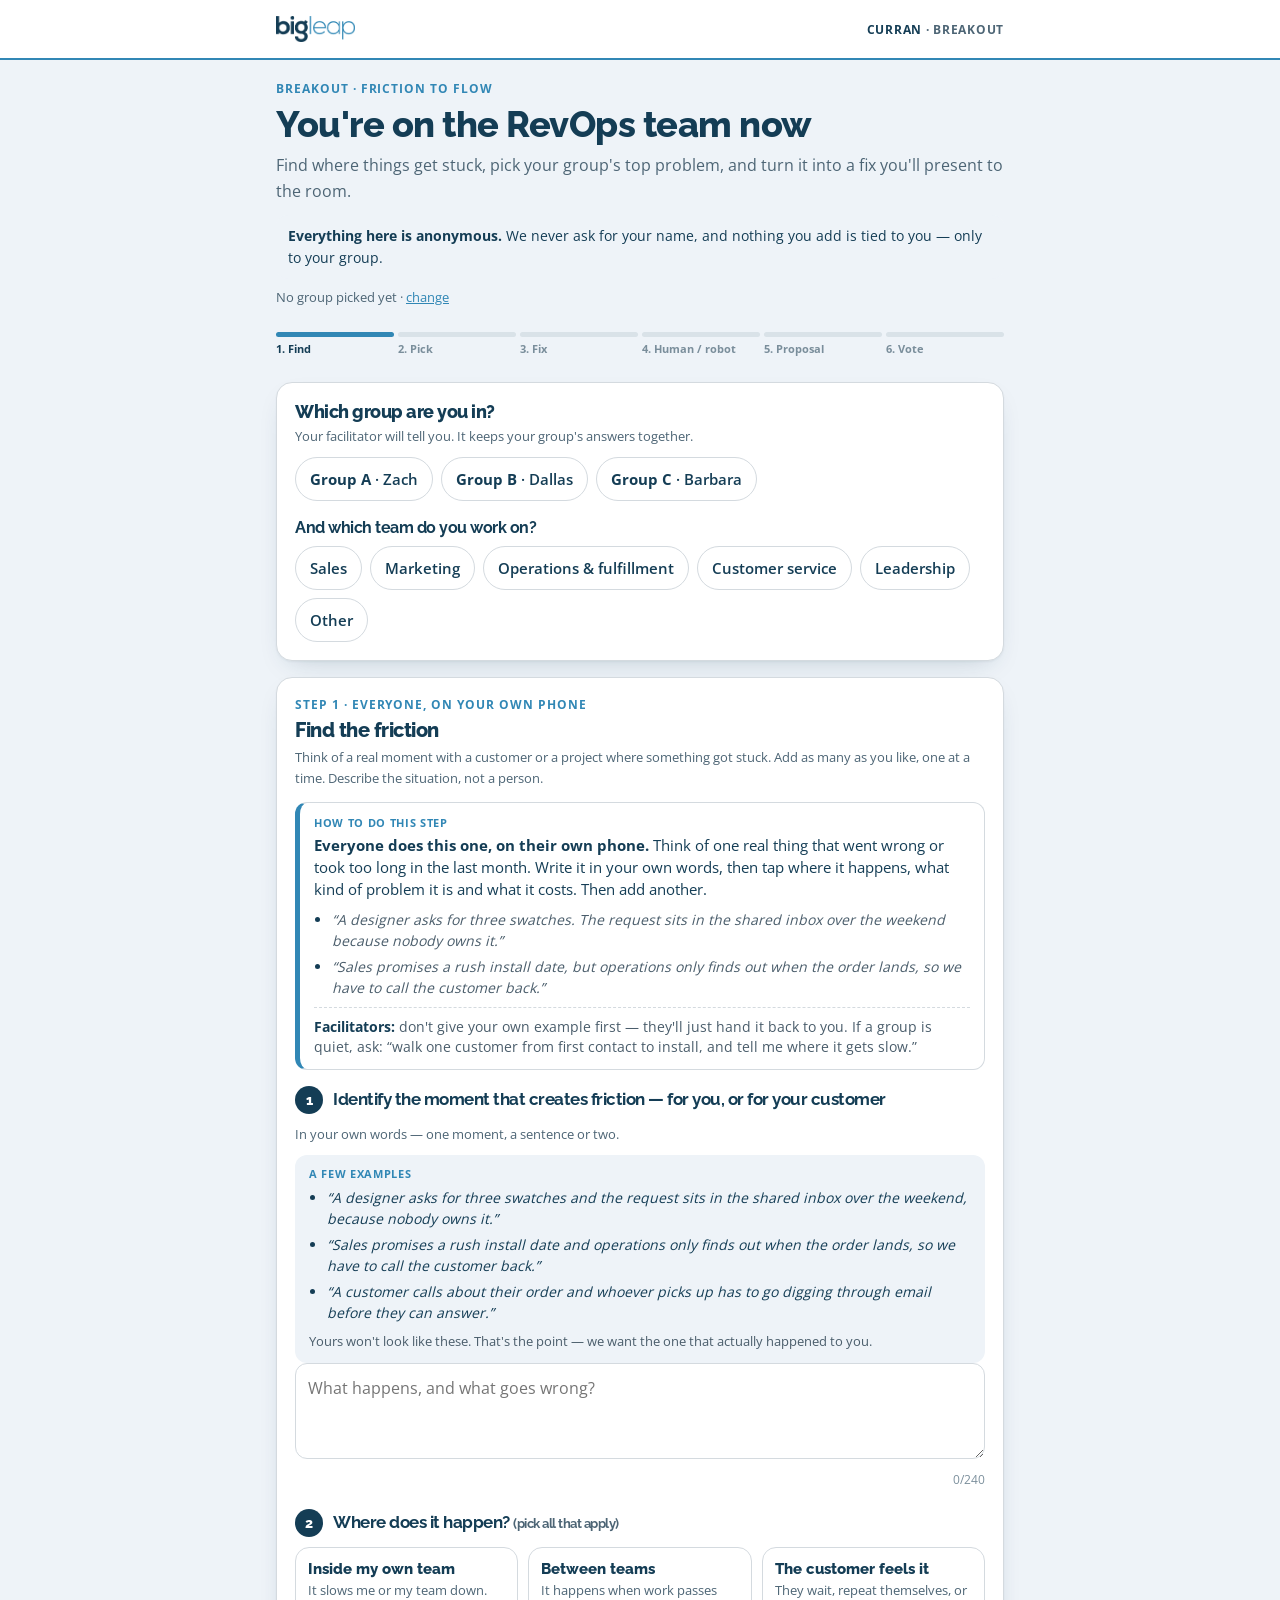
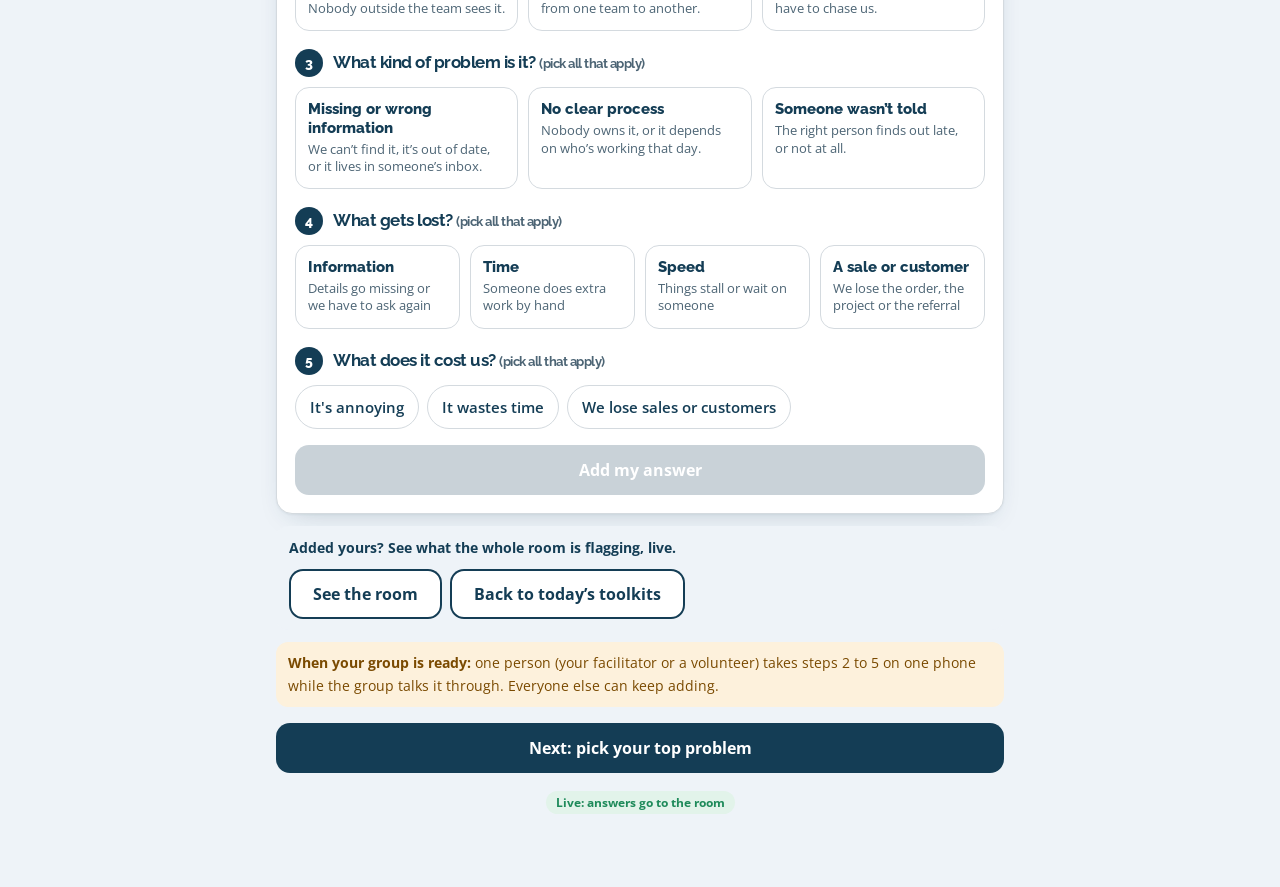
==== curran/breakout.html @ 157bf94c "Step 2: carry where-it-sits onto the picks and take the customer one first - Each pick now shows wha" ====
<!doctype html>
<html lang="en">
<head>
<meta charset="utf-8">
<meta name="viewport" content="width=device-width, initial-scale=1, viewport-fit=cover">
<meta name="robots" content="noindex, nofollow">
<title>Friction to Flow</title>
<meta name="description" content="The breakout, start to finish: find the friction, pick your group's top problem, design the fix, and build a Friction to Flow proposal.">
<link rel="icon" href="../assets/bigleap-logo.png">
<link rel="stylesheet" href="../assets/workshop.css">
<style>
  .steps { display:grid; grid-template-columns:repeat(6,1fr); gap:4px; margin-top:14px; }
  .steps button { border:0; background:transparent; cursor:pointer; padding:0; text-align:left; font:700 11px/1.25 "Open Sans",Arial,sans-serif; color:var(--faint); min-height:44px; }
  .steps button i { display:block; height:5px; border-radius:3px; background:#D9E2E8; margin-bottom:5px; }
  .steps button.on { color:var(--navy); } .steps button.on i { background:var(--blue); }
  .steps button.done i { background:var(--navy); }
  .egbox { background:var(--sky); border-radius:12px; padding:11px 14px; margin-top:10px; }
  .egbox .k { font:800 11px "Open Sans",Arial,sans-serif; letter-spacing:.06em; text-transform:uppercase; color:var(--blue); margin-bottom:6px; }
  .egbox ul { margin:0; padding-left:18px; }
  .egbox li { font-size:14px; line-height:1.5; color:var(--navy); margin:5px 0; font-style:italic; }
  .egbox .egn { margin:8px 0 0; font-size:13px; color:#4A5D6B; }
  .howto { border:1.5px solid var(--line); border-left:5px solid var(--blue); border-radius:12px; padding:12px 14px; margin-top:14px; background:#fff; }
  .howto .k { font:800 11px "Open Sans",Arial,sans-serif; letter-spacing:.06em; text-transform:uppercase; color:var(--blue); margin-bottom:5px; }
  .howto p { margin:0; font-size:14.5px; line-height:1.5; color:var(--navy); }
  .howto ul { margin:8px 0 0; padding-left:18px; }
  .howto li { font-size:14px; line-height:1.5; margin:5px 0; color:var(--navy); }
  .howto .eg { display:block; font-style:italic; color:#4A5D6B; }
  .howto .fac { margin-top:9px; padding-top:9px; border-top:1px dashed var(--line); font-size:13.5px; color:#4A5D6B; }
  .howto .fac b { color:var(--navy); }
  .anon { background:var(--sky); color:var(--navy); border-radius:12px; padding:10px 12px; font-size:14px; margin-top:10px; }
  .anon b { font-weight:800; }
  .seeroom { display:flex; flex-wrap:wrap; gap:10px; align-items:center; justify-content:space-between; background:var(--sky); border-radius:12px; padding:11px 13px; margin-top:12px; }
  .seeroom span { font-weight:700; color:var(--navy); font-size:14px; }
  .live { font:700 12px "Open Sans",Arial,sans-serif; color:var(--blue); }
  .who-note { background:var(--amber-soft); color:#7A4A00; border-radius:12px; padding:10px 12px; font-size:14px; margin-top:12px; }
  .prompts { display:grid; gap:6px; margin-top:8px; }
  .prompts button { text-align:left; background:var(--sky); border:0; border-radius:10px; padding:10px 12px; font-size:14px; color:var(--navy); cursor:pointer; min-height:44px; }
  details summary { cursor:pointer; font-weight:700; color:var(--blue); padding:8px 0; min-height:44px; display:flex; align-items:center; }
  .picks { display:grid; gap:8px; margin-top:10px; }
  .picks button { text-align:left; min-height:48px; border-radius:12px; border:1.5px solid var(--line); background:#fff; padding:10px 12px; font-size:14px; color:var(--navy); cursor:pointer; }
  .picks button[aria-pressed="true"] { border-color:var(--navy); background:var(--navy); color:#fff; }
  .picks button.cust { border-color:var(--blue); box-shadow:0 0 0 1px var(--blue); }
  .picks button.cust .src { color:var(--navy); font-weight:800; }
  .picks button[aria-pressed="true"] .src { color:#8CC6E6; }
  .picks .src { display:block; font:700 11px "Open Sans",Arial,sans-serif; letter-spacing:.05em; text-transform:uppercase; color:var(--blue); margin-bottom:2px; }
  .sorter { display:grid; gap:8px; margin-top:10px; }
  .srow { background:var(--sky); border-radius:12px; padding:10px 12px; }
  .srow .t { font-weight:700; font-size:14.5px; }
  .srow .chips { margin-top:6px; } .srow .chip { min-height:40px; padding:6px 12px; font-size:14px; }
  .prop { background:var(--navy); color:#fff; border-radius:18px; padding:20px; margin-top:16px; box-shadow:var(--shadow); }
  .prop h2 { color:#fff; font-size:22px; }
  .prop .sec { border-top:1px solid rgba(255,255,255,.16); padding:12px 0 2px; margin-top:12px; }
  .prop .k { font:700 11px "Open Sans",Arial,sans-serif; text-transform:uppercase; letter-spacing:.07em; color:#8CC6E6; }
  .prop p, .prop li { font-size:15px; color:#fff; } .prop ul { margin:4px 0 0; padding-left:18px; }
  .prop .empty { color:#7FA0B4; font-style:italic; }
  .prop .tagp { display:inline-block; background:#8CC6E6; color:var(--navy); font-weight:700; font-size:12px; border-radius:999px; padding:2px 9px; margin:6px 4px 0 0; }
  .vote { display:grid; gap:10px; margin-top:12px; }
  .vc { border:1.5px solid var(--line); border-radius:14px; padding:12px; background:#fff; }
  .vc b { font:800 16px/1.3 "Raleway",Arial,sans-serif; display:block; }
  .vc .small { margin-top:4px; }
  .vc .btn { min-height:44px; padding:8px 16px; font-size:15px; margin-top:8px; }
  .navrow { display:flex; gap:10px; margin-top:16px; }
  .navrow .btn { flex:1; }
  .probbox { background:var(--navy); color:#fff; border-radius:12px; padding:12px 14px; margin:10px 0 6px; }
  .probbox .k { font:700 11px "Open Sans",Arial,sans-serif; letter-spacing:.06em; text-transform:uppercase; color:#8CC6E6; }
  .probbox p { margin:4px 0 2px; font-size:16px; color:#fff; font-weight:600; }
  .probbox .linkbtn { color:#8CC6E6; }
  .plan { margin:12px 0 0; padding-left:22px; display:grid; gap:10px; }
  .plan li { font-size:15px; color:var(--navy); } .plan li b { display:block; } .plan li span { display:block; color:var(--muted,#4D6575); font-size:14px; margin-top:2px; }
  .plan li.warn span { color:#8A4B00; }
  .next { background:var(--sky); border-radius:12px; padding:12px 14px; margin-top:16px; font-size:14.5px; color:var(--navy); }
  .next ul { margin:6px 0 0; padding-left:18px; } .next li { margin-top:4px; }
  .vplan { margin-top:8px; } .vplan summary { cursor:pointer; font-weight:700; color:var(--blue); min-height:36px; display:flex; align-items:center; }
  .vplan ol { margin:6px 0 0; padding-left:20px; font-size:14px; color:var(--navy); } .vplan li { margin-top:6px; } .vplan li b { display:block; }
  .mine { list-style:none; padding:0; margin:10px 0 0; display:grid; gap:8px; }
  .mine li { background:var(--sky); border-radius:10px; padding:10px 12px; font-size:14px; }
</style>
</head>
<body>
<header class="top"><div class="in"><a href="index.html"><img src="../assets/bigleap-logo.png" alt="Big Leap: workshop home"></a><div class="tag">Breakout</div></div></header>
<main class="wrap">
  <div class="eyebrow">Breakout · Friction to Flow</div>
  <h1 class="h1">You're on the RevOps team now</h1>
  <p class="lede">Find where things get stuck, pick your group's top problem, and turn it into a fix you'll present to the room.</p>
  <p class="anon"><b>Everything here is anonymous.</b> We never ask for your name, and nothing you add is tied to you &mdash; only to your group.</p>
  <p class="small" style="margin-top:8px"><span id="groupLabel"></span> &middot; <a href="#" id="chg">change</a></p>
  <nav class="steps" id="steps" aria-label="Breakout steps"></nav>

  <section class="card" id="groupAsk" hidden aria-labelledby="ga">
    <h2 id="ga" style="font-size:18px">Which group are you in?</h2>
    <p class="small" id="gaintro" style="margin-top:4px">Find your name and we'll fill it in, or tap your group. It keeps your group's answers together.</p>
    <div id="findme" style="margin-top:10px"></div>
    <div class="chips" id="groups" style="margin-top:10px"></div>
    <h3 style="margin-top:18px;font-size:16px" id="teamAskH">And which team do you work on?</h3>
    <div class="chips" id="teams" style="margin-top:8px"></div>
  </section>

  <!-- Step 1: everyone -->
  <section id="s1" class="pane">
    <form id="f1" class="card" novalidate>
      <div class="eyebrow">Step 1 · Everyone, on your own phone</div>
      <h2>Find the friction</h2>
      <p class="small" style="margin-top:4px">Think of a real moment with a customer or a project where something got stuck. Add as many as you like, one at a time. Describe the situation, not a person.</p>
      <div class="howto"><div class="k">How to do this step</div><p><b>Everyone does this one, on their own phone.</b> Think of one real thing that went wrong or took too long in the last month. Write it in your own words, then tap where it happens, what kind of problem it is and what it costs. Then add another.</p>
      <ul>
        <li><span class="eg">&ldquo;A designer asks for three swatches. The request sits in the shared inbox over the weekend because nobody owns it.&rdquo;</span></li>
        <li><span class="eg">&ldquo;Sales promises a rush install date, but operations only finds out when the order lands, so we have to call the customer back.&rdquo;</span></li>
      </ul>
      <p class="fac"><b>Facilitators:</b> don't give your own example first &mdash; they'll just hand it back to you. If a group is quiet, ask: &ldquo;walk one customer from first contact to install, and tell me where it gets slow.&rdquo;</p></div>
      <div class="step" style="margin-top:16px"><span class="n">1</span><h3>Identify the moment that creates friction &mdash; for you, or for your customer</h3></div>
      <p class="small" style="margin-top:2px">In your own words &mdash; one moment, a sentence or two.</p>
      <div class="egbox">
        <div class="k">A few examples</div>
        <ul>
          <li>&ldquo;A designer asks for three swatches and the request sits in the shared inbox over the weekend, because nobody owns it.&rdquo;</li>
          <li>&ldquo;Sales promises a rush install date and operations only finds out when the order lands, so we have to call the customer back.&rdquo;</li>
          <li>&ldquo;A customer calls about their order and whoever picks up has to go digging through email before they can answer.&rdquo;</li>
        </ul>
        <p class="egn">Yours won't look like these. That's the point &mdash; we want the one that actually happened to you.</p>
      </div>
      <label class="sr" for="what">Describe the friction</label>
      <textarea id="what" maxlength="240" placeholder="What happens, and what goes wrong?"></textarea>
      <div class="count"><span id="wc">0</span>/240</div>
      <div class="step" style="margin-top:20px"><span class="n">2</span><h3>Where does it happen? <span class="small">(pick all that apply)</span></h3></div>
      <div class="tiles t3" id="where"></div>
      <div class="step" style="margin-top:18px"><span class="n">3</span><h3>What kind of problem is it? <span class="small">(pick all that apply)</span></h3></div>
      <div class="tiles t3" id="bucket"></div>
      <div class="step" style="margin-top:18px"><span class="n">4</span><h3>What gets lost? <span class="small">(pick all that apply)</span></h3></div>
      <div class="tiles t4" id="lost"></div>
      <div class="step" style="margin-top:18px"><span class="n">5</span><h3>What does it cost us? <span class="small">(pick all that apply)</span></h3></div>
      <div class="chips" id="hurt"><button class="chip" data-v="1">It's annoying</button><button class="chip" data-v="2">It wastes time</button><button class="chip" data-v="3">We lose sales or customers</button></div>
      <div class="row"><button class="btn block" id="go1" type="submit" disabled>Add my answer</button></div>
    </form>
    <section class="card" id="mineCard" hidden>
      <h2>Your answers <span class="small" id="mineN"></span></h2>
      <ul class="mine" id="mine"></ul>
    </section>
    <div class="seeroom"><span>Added yours? See what the whole room is flagging, live.</span><span style="display:flex;gap:8px;flex-wrap:wrap"><a class="btn ghost" href="wall.html?view=friction" target="_blank" rel="noopener">See the room</a><a class="btn ghost" href="index.html">Back to today’s toolkits</a></span></div>
    <div class="who-note"><b>When your group is ready:</b> one person (your facilitator or a volunteer) takes steps 2 to 5 on one phone while the group talks it through. Everyone else can keep adding.</div>
    <div class="navrow"><button class="btn navy" type="button" data-go="2">Next: pick your top problem</button></div>
  </section>

  <!-- Step 2 -->
  <section id="s2" class="pane" hidden>
    <div class="card">
      <div class="eyebrow">Step 2 · One phone per group</div>
      <h2>Pick your group's top problem</h2>
      <div class="howto"><div class="k">How to do this step</div>
        <p><b>One phone now drives, and the group talks it through.</b> Start with one your <b>customer</b> feels &mdash; those are marked &#9733; and sorted to the top. Fix that one first, then come back for the others.</p>
        <ul><li><span class="eg">Good first pick: &ldquo;swatch requests sit unowned over the weekend&rdquo; &mdash; the customer is waiting.</span></li>
        <li><span class="eg">Save for round two: &ldquo;we rebuild the same report by hand&rdquo; &mdash; real, but nobody outside the team feels it.</span></li></ul>
        <p class="fac"><b>Facilitators:</b> if your group has no customer-facing answers yet, send them back to step 1 for one. If they're split, ask &ldquo;which one would the customer notice first?&rdquo;</p>
      </div>
      <p class="small" style="margin-top:4px">These are everyone's answers from step 1, with the ones your <b>customer</b> feels at the top. As a group, tap the <b>one</b> you want to fix first. Steps 2 to 5 are shared, so everyone in your group sees the same choice on their phone.</p>
      <div class="picks" id="picks"></div>
      <p class="live" id="picksLive">Updating automatically as your group adds answers.</p>
      <button class="linkbtn" id="refresh" type="button" style="margin-top:8px">Refresh our answers</button>
      <textarea id="prob" hidden aria-hidden="true"></textarea>
    </div>
    <div class="navrow"><button class="btn ghost" type="button" data-go="1">Back</button><button class="btn navy" type="button" data-go="3" id="to3">Next: fix it</button></div>
  </section>

  <!-- Step 3 -->
  <section id="s3" class="pane" hidden>
    <div class="card">
      <div class="eyebrow">Step 3 · Design the fix</div>
      <h2>Design the fix</h2>
      <div class="howto"><div class="k">How to do this step</div><p>Describe your fix as a recipe in four parts: <b>when</b> it starts, <b>what happens automatically</b>, <b>who is in charge</b>, and <b>how you'd know it worked</b>. Just tap the options that fit &mdash; you're not writing software.</p>
      <ul>
        <li><span class="eg">When a swatch request comes in &rarr; it's assigned to a named rep and they get a reminder &rarr; Sales is in charge &rarr; we'd know it worked because no request sits unanswered.</span></li>
      </ul>
      <p class="fac"><b>Facilitators:</b> keep them out of the weeds. If someone starts naming HubSpot fields, pull back to &ldquo;what should just happen, on its own?&rdquo;</p></div>
      <div class="probbox" id="probbox"><div class="k">The problem you're fixing</div><p id="probtext"></p><button class="linkbtn" type="button" data-go="2">Change it</button></div>
      <p class="small" style="margin-top:4px">Think about what should happen, step by step, so this problem stops happening.</p>
      <div class="step" style="margin-top:14px"><span class="n">1</span><h3>When does the problem start? <span class="small">(pick all that apply)</span></h3></div>
      <div class="chips" id="trig"></div>
      <div class="step" style="margin-top:18px"><span class="n">2</span><h3>What should happen automatically? <span class="small">(pick all that apply)</span></h3></div>
      <div class="chips" id="act"></div>
      <div class="step" style="margin-top:18px"><span class="n">3</span><h3>Which team is in charge of it? <span class="small">(pick all that apply)</span></h3></div>
      <div class="chips" id="own"></div>
      <label class="f" for="human">What should a person still do? <span class="small">(optional)</span></label>
      <input type="text" id="human" maxlength="120" placeholder="e.g. call the customer to talk through the project">
      <div class="step" style="margin-top:18px"><span class="n">4</span><h3>How will we know it worked? <span class="small">(pick all that apply)</span></h3></div>
      <div class="chips" id="meas"></div>
    </div>
    <div class="navrow"><button class="btn ghost" type="button" data-go="2">Back</button><button class="btn navy" type="button" data-go="4" id="to4">Next: human or robot</button></div>
  </section>

  <!-- Step 4 -->
  <section id="s4" class="pane" hidden>
    <div class="card">
      <div class="eyebrow">Step 4 · Human or robot</div>
      <h2>Who does each part?</h2>
      <div class="howto"><div class="k">How to do this step</div><p>Go through each part of your fix and decide who should do it: a <b>person</b>, a <b>system</b>, or both. The rule of thumb: if it's typing, copying, chasing or reminding, a system should do it. If it needs judgement or a relationship, a person should.</p>
      <ul>
        <li><span class="eg">System: logging the request, assigning it, sending the &ldquo;we got it&rdquo; reply, reminding the rep on day three.</span></li>
        <li><span class="eg">Person: calling the designer to talk through the project and what will actually work in their space.</span></li>
      </ul>
      <p class="fac"><b>Facilitators:</b> if they mark everything &ldquo;person&rdquo;, ask which part they'd happily never do again.</p></div>
      <p class="small" style="margin-top:4px">For each part of your fix, tap who should do it.<br><b>Robot</b>: the system does it on its own. <b>Human</b>: a person needs to do it. <b>Both</b>: the system does the legwork, a person makes the call.</p>
      <div class="sorter" id="sorter"></div>
      <div class="step" style="margin-top:18px"><span class="n">?</span><h3>About how much time could this save the team each week?</h3></div>
      <label class="sr" for="mins">Time back per week</label>
      <input type="range" id="mins" min="0" max="1200" step="30" value="120"><div class="range-ends"><span>None</span><output id="minsOut" for="mins">2 hrs / week</output><span>20 hrs</span></div>
      <label class="f" for="instead">What would people do with that time?</label>
      <textarea id="instead" maxlength="200" style="min-height:72px" placeholder="e.g. more time with designers on new projects"></textarea>
    </div>
    <div class="navrow"><button class="btn ghost" type="button" data-go="3">Back</button><button class="btn navy" type="button" data-go="5">Next: our proposal</button></div>
  </section>

  <!-- Step 5 -->
  <section id="s5" class="pane" hidden>
    <div class="card">
      <div class="eyebrow">Step 5 · Your Friction to Flow proposal</div>
      <h2>Give it a name, then share it</h2>
      <div class="howto"><div class="k">How to do this step</div><p>Your proposal is written for you below &mdash; you just give it a short, memorable name and tap share. Then one person presents it to the room in three parts: here's the problem, here's our fix, here's how it would work.</p>
      <ul>
        <li><span class="eg">&ldquo;No swatch request left behind&rdquo;</span></li>
        <li><span class="eg">&ldquo;Operations knows before the truck does&rdquo;</span></li>
      </ul>
      <p class="fac"><b>Facilitators:</b> a name people can repeat beats an accurate one. Keep it to about five words. Once it's shared, send them back for a handoff or internal one if there's time.</p></div>
      <label class="f" for="title">Name your fix <span class="small">(optional)</span></label>
      <input type="text" id="title" maxlength="60" placeholder="e.g. No swatch order left behind">
      <div class="prop" id="prop" aria-live="polite"></div>
      <div class="row"><button class="btn block" id="go5" type="button" disabled>Share our proposal with the room</button></div>
      <p class="small" style="margin-top:10px">When it's time to share, present it in three parts: <b>here's the problem</b>, <b>here's our fix</b>, <b>here's how it would work</b>.</p>
      <div class="seeroom"><span>Shared it, and still have time? Go again &mdash; this time take a <b>between teams</b> or <b>inside one team</b> problem through the same five steps.</span><button class="btn ghost" type="button" id="another">Start another fix</button></div>
    </div>
    <div class="card" id="planCard">
      <div class="eyebrow">Your step-by-step plan</div>
      <h2>How to build it in HubSpot</h2>
      <p class="small" style="margin-top:4px">Built from your group's choices. Anyone with HubSpot access can follow it, one step at a time.</p>
      <ol class="plan" id="plan"></ol>
      <div class="next">
        <b>What happens after today is up to you.</b> Three ways to move it forward:
        <ul><li><b>Make the case:</b> send this plan to your manager and ask for the time to build it.</li><li><b>Build it yourselves:</b> follow the steps above with your HubSpot admin.</li><li><b>Get help:</b> ask Big Leap to scope it with you.</li></ul>
      </div>
      <div class="row" style="flex-wrap:wrap;gap:8px">
        <a class="btn" id="mailMgr" href="#">Email this plan to my manager</a>
        <button class="btn ghost" id="copyPlan" type="button">Copy the plan</button>
        <a class="btn ghost" id="mailBL" href="#">Ask Big Leap about it</a>
      </div>
    </div>
    <div class="navrow"><button class="btn ghost" type="button" data-go="4">Back</button><button class="btn navy" type="button" data-go="6">Next: vote</button></div>
  </section>

  <!-- Step 6 -->
  <section id="s6" class="pane" hidden>
    <div class="card">
      <div class="eyebrow">Share and vote · Everyone</div>
      <h2>Which fixes should Curran do first?</h2>
      <div class="howto"><div class="k">How to do this step</div><p>Every group presents, then <b>everyone</b> votes from their own phone &mdash; facilitators too. Tap your <b>top three</b>. Tap a pick again to remove it and choose a different one. Nobody can see how you voted.</p>
      <p class="fac"><b>Facilitators:</b> put the wall on the screen first so the room can read all the proposals while they vote.</p></div>
      <p class="small" style="margin-top:4px">After every group presents, pick your <b>top three</b>. Votes are anonymous. The fixes the room ranks highest go to Curran's leadership first.</p>
      <div class="vote" id="vote"></div>
      <p class="live" id="voteLive">Updating automatically as groups share.</p>
      <button class="linkbtn" id="vrefresh" type="button" style="margin-top:8px">Refresh now</button>
      <div class="seeroom"><span>See every proposal and the running vote on the big screen.</span><span style="display:flex;gap:8px;flex-wrap:wrap"><a class="btn ghost" href="wall.html?view=proposals" target="_blank" rel="noopener">See the room</a><a class="btn ghost" href="index.html">Back to today’s toolkits</a></span></div>
    </div>
  </section>
  <p style="text-align:center;margin-top:16px"><span id="mode"></span></p>
</main>
<script src="../assets/config.js"></script>
<script src="../assets/workshop.js"></script>
<script>
  var KEY = 'bl_ws_' + BL.config.session + '_breakout';
  var S = (function () { try { return JSON.parse(localStorage.getItem(KEY) || '{}'); } catch (e) { return {}; } })();
  function save() { try { localStorage.setItem(KEY, JSON.stringify(S)); } catch (e) {} if (window.syncQueue) window.syncQueue(); }
  var $ = function (id) { return document.getElementById(id); };
  var LABELS = ['Find', 'Pick', 'Fix', 'Human / robot', 'Proposal', 'Vote'];

  /* Steps */
  function stepsNav() {
    $('steps').innerHTML = LABELS.map(function (l, i) { var n = i + 1; return '<button type="button" data-go="' + n + '" class="' + (n === S.step ? 'on' : (n < S.step ? 'done' : '')) + '"><i></i>' + n + '. ' + l + '</button>'; }).join('');
  }
  function go(n) {
    S.step = n; save();
    for (var i = 1; i <= 6; i++) $('s' + i).hidden = i !== n;
    stepsNav();
    if (n >= 2 && n <= 5 && window.pullDraft) window.pullDraft(true); if (n === 2) loadPicks(); if (n === 3) { $('probtext').textContent = S.problem || 'No problem picked yet. Tap “Change it” to choose one.'; } if (n === 4) renderSorter(); if (n === 5) renderProp(); if (n === 6) loadVotes();
    if (n === 2 || n === 6) startPoll(); else stopPoll();
    window.scrollTo({ top: 0, behavior: 'smooth' });
  }
  document.addEventListener('click', function (e) { var b = e.target.closest('[data-go]'); if (b) { e.preventDefault(); go(+b.getAttribute('data-go')); } });

  /* Group and team */
  var ask = $('groupAsk'), gWrap = $('groups'), tWrap = $('teams');
  BL.config.groups.forEach(function (x) { var b = document.createElement('button'); b.className = 'chip'; b.setAttribute('data-v', x.id); b.innerHTML = '<b>' + BL.esc(x.name) + '</b> · ' + BL.esc(x.lead); gWrap.appendChild(b); });
  tWrap.innerHTML = BL.config.teams.map(function (x) { return '<button class="chip" data-v="' + BL.esc(x) + '">' + BL.esc(x) + '</button>'; }).join('');
  BL.choice(gWrap, { onChange: function (v) { BL.setGroup(v); BL.chrome('Breakout'); maybeClose(); } });
  BL.choice(tWrap, { onChange: function (v) { BL.setTeam(v); BL.chrome('Breakout'); maybeClose(); } });
  BL.findMe($('findme'), function () { [[gWrap, BL.group()], [tWrap, BL.team()]].forEach(function (x) { [].forEach.call(x[0].querySelectorAll('[data-v]'), function (b) { b.setAttribute('aria-pressed', b.getAttribute('data-v') === x[1] ? 'true' : 'false'); }); }); BL.chrome('Breakout'); maybeClose(); });
  if (!$('findme').innerHTML) $('gaintro').textContent = 'Your facilitator will tell you. It keeps your group\'s answers together.';
  function maybeClose() { if (BL.group() && BL.team()) ask.hidden = true; }
  function openAsk() {
    ask.hidden = false;
    var cg = BL.group(); if (cg) { var b = gWrap.querySelector('[data-v="' + cg + '"]'); if (b) b.setAttribute('aria-pressed', 'true'); }
    var ct = BL.team(); if (ct) { var tb = tWrap.querySelector('[data-v="' + ct + '"]'); if (tb) tb.setAttribute('aria-pressed', 'true'); }
  }
  if (!BL.group() || !BL.team()) openAsk();
  $('chg').addEventListener('click', function (e) { e.preventDefault(); openAsk(); ask.scrollIntoView({ behavior: 'smooth', block: 'start' }); });

  /* Step 1: friction (same payload as the Friction Finder, so the wall's Friction tab still works) */
  var LOST = [
    { id: 'info', name: 'Information', hint: 'Details go missing or we have to ask again' },
    { id: 'time', name: 'Time', hint: 'Someone does extra work by hand' },
    { id: 'momentum', name: 'Speed', hint: 'Things stall or wait on someone' },
    { id: 'opportunity', name: 'A sale or customer', hint: 'We lose the order, the project or the referral' }
  ];
  /* Where the friction sits: inside one team, at a handoff, or in front of the customer. */
  var WHERE = [
    { id: 'internal', name: 'Inside my own team', hint: 'It slows me or my team down. Nobody outside the team sees it.' },
    { id: 'handoff',  name: 'Between teams',      hint: 'It happens when work passes from one team to another.' },
    { id: 'customer', name: 'The customer feels it', hint: 'They wait, repeat themselves, or have to chase us.' }
  ];
  var lost = $('lost'), bucket = $('bucket'), hurt = $('hurt'), what = $('what'), go1 = $('go1'), whereEl = $('where');
  whereEl.innerHTML = WHERE.map(function (w) { return '<button class="tile" data-v="' + w.id + '"><b>' + w.name + '</b><span>' + w.hint + '</span></button>'; }).join('');
  bucket.innerHTML = BL.BUCKETS.map(function (b) { return '<button class="tile ' + b.id + '" data-v="' + b.id + '"><b>' + b.name + '</b><span>' + b.hint + '</span></button>'; }).join('');
  lost.innerHTML = LOST.map(function (l) { return '<button class="tile" data-v="' + l.id + '"><b>' + l.name + '</b><span>' + l.hint + '</span></button>'; }).join('');
  function check1() {
    var b = BL.val(bucket, true), h = BL.val(hurt, true).map(Number), wh = BL.val(whereEl, true);
    var v = { lost: BL.val(lost, true), text: what.value.trim(), bucket: b[0] || '', buckets: b,
              where: wh[0] || '', wheres: wh, hurt: h.length ? Math.max.apply(null, h) : 0, hurts: h };
    $('wc').textContent = what.value.length;
    /* Their own words come first and are required; the rest is tapping. */
    go1.disabled = !(v.text.length > 8 && wh.length && b.length && h.length);
    return v;
  }
  BL.choice(whereEl, { multi: true, onChange: check1 }); BL.choice(lost, { multi: true, onChange: check1 }); BL.choice(bucket, { multi: true, onChange: check1 }); BL.choice(hurt, { multi: true, onChange: check1 });
  what.addEventListener('input', check1);
  function renderMine() {
    var m = BL.mine('friction'); if (!m.length) return;
    $('mineCard').hidden = false; $('mineN').textContent = '(' + m.length + ')';
    $('mine').innerHTML = m.slice().reverse().map(function (r) { var bs = (r.payload.buckets && r.payload.buckets.length ? r.payload.buckets : [r.payload.bucket]).map(function (id) { var bb = BL.BUCKETS.filter(function (x) { return x.id === id; })[0]; return bb ? '<span class="pill">' + bb.name.replace(' problem', '') + '</span> ' : ''; }).join(''); return '<li>' + bs + BL.esc(r.payload.text) + '</li>'; }).join('');
  }
  $('f1').addEventListener('submit', function (e) {
    e.preventDefault(); var v = check1(); if (go1.disabled) return;
    if (!BL.group()) { openAsk(); BL.toast('Pick your group first'); return; }
    go1.disabled = true;
    BL.submit('friction', v).then(function () { BL.toast('Added. Got another? Keep going.'); what.value = ''; [whereEl, lost, bucket, hurt].forEach(BL.reset); check1(); renderMine(); });
  });

  /* Step 2: pick the problem */
  var SEEDS = [
    'Swatch orders come in and sales doesn’t always know, so follow-up waits.',
    'We can’t see which marketing creates customers, because most sales close offline.',
    'Handoffs to the next team depend on an email or someone’s memory.',
    'We don’t get as many referrals from happy customers as we’d like.'
  ];
  var prob = $('prob');
  prob.value = S.problem || '';
  prob.addEventListener('input', function () { S.problem = prob.value.trim(); save(); markPicks(); });
  var WHERE_NAME = { internal: 'Inside one team', handoff: 'Between teams', customer: 'The customer feels it' };
  function whereKeys(p) { return p.wheres && p.wheres.length ? p.wheres : (p.where ? [p.where] : []); }
  function whereNames(p) { return whereKeys(p).map(function (w) { return WHERE_NAME[w] || w; }); }
  function isCust(p) { return whereKeys(p).indexOf('customer') >= 0; }
  function pickBtn(label, text, cust) {
    var b = document.createElement('button'); b.type = 'button'; b.setAttribute('data-t', text);
    if (cust) b.className = 'cust';
    b.innerHTML = '<span class="src">' + (cust ? '★ ' : '') + label + '</span>' + BL.esc(text);
    b.addEventListener('click', function () { prob.value = text; S.problem = text; save(); markPicks(); });
    return b;
  }
  function markPicks() { document.querySelectorAll('#picks button').forEach(function (b) { b.setAttribute('aria-pressed', b.getAttribute('data-t') === prob.value.trim() ? 'true' : 'false'); }); }
  function loadPicks(quiet) {
    var picks = $('picks'); if (!quiet) picks.innerHTML = '<p class="small">Loading your group’s answers…</p>';
    function mineRows() { var g = BL.group(); return BL.mine('friction').filter(function (r) { return r.payload && r.payload.text && (!g || String(r.group || '').trim().toLowerCase() === g); }); }
    BL.load('friction').catch(function () { return []; }).then(function (rows) {
      picks.innerHTML = ''; var g = BL.group(), seen = {};
      /* The group's answers from the shared sheet, plus everything added on this phone (so your own answers always show, even if the sheet is slow). */
      rows.filter(function (r) { return r.payload && r.payload.text && (!g || String(r.group).trim().toLowerCase() === g); }).concat(mineRows())
        .sort(function (a, b) {
          /* Customer-facing first: the room is asked to solve one of those before anything internal. */
          var ca = isCust(a.payload) ? 1 : 0, cb = isCust(b.payload) ? 1 : 0;
          if (ca !== cb) return cb - ca;
          return (b.payload.hurt || 0) - (a.payload.hurt || 0);
        })
        .forEach(function (r) {
          var t = r.payload.text; if (seen[t]) return; seen[t] = 1;
          var bb = BL.BUCKETS.filter(function (x) { return x.id === r.payload.bucket; })[0];
          var bits = whereNames(r.payload);
          if (bb) bits.push(bb.name.replace(' problem', ''));
          picks.appendChild(pickBtn(bits.join(' · ') || 'Your group', t, isCust(r.payload)));
        });
      if (!picks.children.length) {
        picks.innerHTML = '<p class="small">No answers from your group yet. They appear here as people add them in step 1. If your group is stuck, you can start from one of these examples.</p>';
        SEEDS.forEach(function (t) { picks.appendChild(pickBtn('Example', t)); });
      }
      markPicks();
    }).catch(function () { picks.innerHTML = ''; SEEDS.forEach(function (t) { picks.appendChild(pickBtn('Example', t)); }); markPicks(); });
  }
  $('refresh').addEventListener('click', function () { loadPicks(); });

  /* Step 3: the fix */
  var TRIG = { form:'Someone fills out a form on the website', swatch:'A swatch or web order comes in', trade:'A trade account is approved', inbox:'An email lands in a shared inbox', call:'A customer calls', quote:'We send a quote', quiet:'Nothing happens for a few days', won:'An order is placed', ship:'An order ships or is delivered', lost:'We lose a project' };
  var ACT = {
    owner:{ t:'Assign it to the right person', p:'p24' }, task:{ t:'Create a to-do with a due date', p:'p24' }, notify:{ t:'Let the right person or team know', p:'p24' },
    reply:{ t:'Email the customer a confirmation or follow-up', p:'p24' }, nurture:{ t:'Add the customer to regular check-in emails', p:'p24' },
    stage:{ t:'Move it to the next step', p:'p25' }, nudge:{ t:'Remind the person in charge if nothing happens', p:'p25' }, context:{ t:'Pass the full history to the next team', p:'p25' }, reason:{ t:'Record the reason (for example, why we lost)', p:'p25' },
    log:{ t:'Save the email or call to the customer’s record', p:'p21' }, sync:{ t:'Update the other system so both match', p:'p22' }, report:{ t:'Count it in a report', p:'p3' }
  };
  var MEAS = { speed:'Customers hear back faster', untouched:'No request sits unanswered', owned:'Every customer has someone in charge', nextstep:'Every project has a clear next step', handoff:'Nobody has to ask the customer twice', repeat:'More customers come back', source:'We can see which marketing led to the sale' };
  function chips(el, map) { el.innerHTML = Object.keys(map).map(function (k) { return '<button class="chip" data-v="' + k + '">' + BL.esc(map[k].t || map[k]) + '</button>'; }).join(''); }
  var trig = $('trig'), act = $('act'), own = $('own'), meas = $('meas'), human = $('human');
  chips(trig, TRIG); chips(act, ACT); chips(meas, MEAS);
  own.innerHTML = BL.config.teams.filter(function (t) { return t !== 'Other'; }).map(function (t) { return '<button class="chip" data-v="' + BL.esc(t) + '">' + BL.esc(t) + '</button>'; }).join('');
  function setChoice(el, v) { el.querySelectorAll('[data-v]').forEach(function (b) { b.setAttribute('aria-pressed', [].concat(v || []).indexOf(b.getAttribute('data-v')) > -1 ? 'true' : 'false'); }); }
  function fixVal() { return { trig: BL.val(trig, true), act: BL.val(act, true), owner: BL.val(own, true), human: human.value.trim(), meas: BL.val(meas, true) }; }
  function arr(x) { return [].concat(x || []).filter(Boolean); }
  function saveFix() { S.fix = fixVal(); save(); }
  BL.choice(trig, { multi: true, onChange: saveFix }); BL.choice(act, { multi: true, onChange: saveFix }); BL.choice(own, { multi: true, onChange: saveFix }); BL.choice(meas, { multi: true, onChange: saveFix });
  human.addEventListener('input', saveFix);
  if (S.fix) { setChoice(trig, S.fix.trig); setChoice(act, S.fix.act); setChoice(own, S.fix.owner); setChoice(meas, S.fix.meas); human.value = S.fix.human || ''; }

  /* Step 4: human or robot */
  S.sort = S.sort || {};
  var mins = $('mins'), minsOut = $('minsOut'), instead = $('instead');
  function fmt(m) { return m === 0 ? 'None' : m >= 60 ? (Math.round(m / 6) / 10) + (m === 60 ? ' hr / week' : ' hrs / week') : m + ' min / week'; }
  if (S.mins != null) mins.value = S.mins; minsOut.textContent = fmt(+mins.value);
  mins.addEventListener('input', function () { S.mins = +mins.value; minsOut.textContent = fmt(S.mins); save(); });
  instead.value = S.instead || ''; instead.addEventListener('input', function () { S.instead = instead.value.trim(); save(); });
  function parts() {
    var f = S.fix || fixVal(), list = (f.act || []).map(function (a) { return { id: a, t: ACT[a].t, d: 'robot' }; });
    var ow = arr(f.owner).join(', ');
    if (ow || f.human) list.push({ id: 'person', t: (ow || 'A person') + (f.human ? ': ' + f.human : ''), d: 'human' });
    return list;
  }
  function renderSorter() {
    var p = parts(), el = $('sorter');
    if (!p.length) { el.innerHTML = '<p class="small">Your fix doesn’t have any automatic steps yet, so there’s nothing to sort.</p>'; return; }
    el.innerHTML = p.map(function (x) { var cur = S.sort[x.id] || x.d; S.sort[x.id] = cur; return '<div class="srow"><div class="t">' + BL.esc(x.t) + '</div><div class="chips" data-part="' + x.id + '">' + ['robot', 'both', 'human'].map(function (c) { return '<button class="chip" type="button" data-c="' + c + '" aria-pressed="' + (cur === c) + '">' + c.charAt(0).toUpperCase() + c.slice(1) + '</button>'; }).join('') + '</div></div>'; }).join('');
    save();
  }
  $('sorter').addEventListener('click', function (e) {
    var b = e.target.closest('[data-c]'); if (!b) return;
    var wrap = b.parentNode; S.sort[wrap.getAttribute('data-part')] = b.getAttribute('data-c'); save();
    wrap.querySelectorAll('[data-c]').forEach(function (x) { x.setAttribute('aria-pressed', x === b ? 'true' : 'false'); });
  });

  /* Step 5: proposal */
  var title = $('title'); title.value = S.title || '';
  title.addEventListener('input', function () { S.title = title.value.trim(); save(); renderProp(); });
  function phases(f) {
    var ids = (f.act || []).map(function (a) { return ACT[a].p; });
    if (arr(f.trig).indexOf('call') > -1) ids.push('p23'); if (arr(f.meas).indexOf('source') > -1) ids.push('p3');
    var seen = {}; return BL.ROADMAP.filter(function (p) { if (ids.indexOf(p.id) > -1 && !seen[p.id]) { seen[p.id] = 1; return true; } });
  }
  function proposal() {
    var f = S.fix || fixVal(), p = parts();
    return { kind: 'proposal', _id: S.propId || '', title: S.title || '', problem: S.problem || '', trig: arr(f.trig), trigText: arr(f.trig).map(function (t) { return TRIG[t]; }).join(', or '), act: f.act || [], actText: (f.act || []).map(function (a) { return ACT[a].t; }),
      owner: arr(f.owner).join(', '), human: f.human || '', meas: arr(f.meas), measText: arr(f.meas).map(function (m) { return MEAS[m]; }).join(' · '),
      sorts: p.map(function (x) { return { t: x.t, c: S.sort[x.id] || x.d }; }), minutes: +(S.mins != null ? S.mins : mins.value), instead: S.instead || '', phases: phases(f).map(function (x) { return x.id; }) };
  }
  function renderProp() {
    var v = proposal(), E = function (x) { return x ? BL.esc(x) : '<span class="empty">not set yet</span>'; }, g = BL.group();
    var ph = phases(v);
    $('prop').innerHTML = '<div class="k">' + BL.esc(g ? BL.groupName(g) : 'Your group') + ' · Friction to Flow proposal</div><h2 style="margin-top:6px">' + (v.title ? BL.esc(v.title) : 'Our proposal') + '</h2>' +
      '<div class="sec"><div class="k">The problem</div><p>' + E(v.problem) + '</p></div>' +
      '<div class="sec"><div class="k">Our fix</div><p><b>When</b> ' + E(v.trigText) + '</p><ul>' + (v.actText.length ? v.actText.map(function (t) { return '<li>' + BL.esc(t) + '</li>'; }).join('') : '<li class="empty">the system’s part is not set yet</li>') + '</ul><p style="margin-top:6px"><b>In charge:</b> ' + E(v.owner + (v.human ? ': ' + v.human : '')) + '</p></div>' +
      '<div class="sec"><div class="k">How it would work</div><ul>' + v.sorts.map(function (s) { return '<li>' + BL.esc(s.t) + ' · <b>' + s.c + '</b></li>'; }).join('') + '</ul></div>' +
      '<div class="sec"><div class="k">Why it matters</div><p><b>We’ll know it works when:</b> ' + E(v.measText) + '</p><p><b>Time back:</b> about ' + fmt(v.minutes).toLowerCase() + (v.instead ? ', for ' + BL.esc(v.instead) : '') + '</p></div>' +
      (ph.length ? '<div class="sec"><div class="k">Already on the plan</div>' + ph.map(function (p) { return '<span class="tagp">' + BL.esc(p.name) + '</span>'; }).join('') + '</div>' : '');
    $('go5').disabled = !(v.problem && v.trig.length && v.act.length && v.owner && v.meas.length);
    if (S.shared) { $('go5').textContent = 'Shared. Update and share again'; }
    renderPlan();
  }
  $('go5').addEventListener('click', function () {
    if (!BL.group()) { openAsk(); BL.toast('Pick your group first'); return; }
    /* First share mints an id; sharing again updates that same proposal rather than making a new one. */
    if (!S.propId) { S.propId = 'p' + Date.now().toString(36) + Math.random().toString(36).slice(2, 6); save(); }
    var v = proposal();
    var strip = function (h) { var d = document.createElement('div'); d.innerHTML = h; return d.textContent; };
    v.plan = planSteps(v).map(function (x) { return { t: x.t, d: strip(x.d) }; });
    /* The results sheet caps each answer at 6,000 characters; trim step details if a very long plan would go over. */
    var cap = 260; while (JSON.stringify(v).length > 5600 && cap > 60) { v.plan = v.plan.map(function (x) { return { t: x.t, d: x.d.length > cap ? x.d.slice(0, cap - 1) + '\u2026' : x.d }; }); cap -= 40; }
    $('go5').disabled = true;
    BL.submit('fixit', v).then(function () { S.shared = true; save(); BL.toast('Proposal shared with the room'); renderProp(); });
  });

  /* A group with time left can take a second problem all the way through and share that too. */
  $('another').addEventListener('click', function () {
    if (!S.shared) { BL.toast('Share this one first'); return; }
    S.propId = ''; S.shared = false; S.problem = ''; S.fix = null; S.sort = {}; S.mins = null; S.instead = ''; S.title = '';
    save();
    BL.toast('Round two. Try a handoff or an internal one.');
    go(2);
  });

  /* Step 5b: a step-by-step plan built from the group's picks (HubSpot's standard tools only). */
  function planSteps(v) { return BL.buildPlan(v); }
  function planText(v) {
    var g = BL.group(), steps = planSteps(v), strip = function (h) { var d = document.createElement('div'); d.innerHTML = h; return d.textContent; };
    var out = 'Friction to Flow proposal' + (v.title ? ': ' + v.title : '') + (g ? ' (' + BL.groupName(g) + ')' : '') + '\n\nThe problem: ' + v.problem + '\n\nOur fix: when ' + (v.trigText || '').toLowerCase() + ', ' + (v.actText || []).join('; ').toLowerCase() + '.' + (v.owner ? '\nIn charge: ' + v.owner : '') + (v.measText ? '\nWe’ll know it works when: ' + v.measText : '') + (v.minutes ? '\nTime back: about ' + fmt(v.minutes).toLowerCase() + (v.instead ? ', for ' + v.instead : '') : '') + '\n\nStep-by-step plan (HubSpot):\n';
    steps.forEach(function (x, i) { out += '\n' + (i + 1) + '. ' + x.t + '\n   ' + strip(x.d) + '\n'; });
    return out;
  }
  function renderPlan() {
    var v = proposal(), steps = planSteps(v);
    $('plan').innerHTML = steps.map(function (x) { return '<li' + (x.warn ? ' class="warn"' : '') + '><b>' + x.t + '</b><span>' + x.d + '</span></li>'; }).join('');
    var txt = planText(v), subj = 'Friction to Flow: ' + (v.title || 'a fix our team came up with');
    $('mailMgr').href = 'mailto:?subject=' + encodeURIComponent(subj) + '&body=' + encodeURIComponent('Hi,\n\nIn today’s workshop our group designed a fix for a problem we run into. Could we find time to build it? The full plan is below.\n\n' + txt);
    $('mailBL').href = 'mailto:dallas@bigleap.com?cc=zach@bigleap.com&subject=' + encodeURIComponent(subj + ' (Curran)') + '&body=' + encodeURIComponent('Hi Dallas and Zach,\n\nWe’d like to talk about this one.\n\n' + txt);
  }
  $('copyPlan').addEventListener('click', function () {
    var t = planText(proposal());
    (navigator.clipboard ? navigator.clipboard.writeText(t) : Promise.reject()).then(function () { BL.toast('Plan copied'); }).catch(function () { var a = document.createElement('textarea'); a.value = t; document.body.appendChild(a); a.select(); try { document.execCommand('copy'); BL.toast('Plan copied'); } catch (e) {} a.remove(); });
  });

  /* Step 6: vote (one vote per phone; stored as a 'moves' row so the existing results sheet accepts it) */
  function pkey(r) { return r.cid + '|' + r.ts; }
  function loadVotes() {
    var el = $('vote'); el.innerHTML = '<p class="small">Loading proposals…</p>';
    BL.load('fixit').then(function (rows) {
      var props = rows.filter(function (r) { return r.payload && r.payload.kind === 'proposal'; });
      /* Newest version of each proposal. A group may share more than one, so key on the proposal's
         own id and fall back to the group for anything shared before ids existed. */
      var latest = {}; props.forEach(function (r) { var k = (r.payload._id || '') || ('g:' + (r.group || r.cid)); if (!latest[k] || String(r.ts) > String(latest[k].ts)) latest[k] = r; });
      props = Object.keys(latest).map(function (k) { return latest[k]; }).sort(function (a, b) { return String(a.ts) < String(b.ts) ? -1 : 1; });
      if (!props.length) { el.innerHTML = '<p class="small">No proposals yet. They appear here as groups share them.</p>'; return; }
      var chosen = votes();
      el.innerHTML = props.map(function (r) { var p = r.payload, k = pkey(r), rank = chosen.indexOf(k), mine = rank >= 0;
        return '<div class="vc"><span class="pill">' + BL.esc(BL.groupName(r.group) || 'A group') + '</span><b style="margin-top:6px">' + BL.esc(p.title || p.problem) + '</b>' + (p.title ? '<p class="small">' + BL.esc(p.problem) + '</p>' : '') +
          ((p.plan && p.plan.length) || p.act ? '<details class="vplan"><summary>See the step-by-step plan</summary><ol>' + (p.plan && p.plan.length ? p.plan : BL.buildPlan(p).map(function (x) { var d = document.createElement('div'); d.innerHTML = x.d; return { t: x.t, d: d.textContent }; })).map(function (x) { return '<li><b>' + BL.esc(x.t) + '</b> ' + BL.esc(x.d) + '</li>'; }).join('') + '</ol></details>' : '') +
          '<button class="btn ' + (mine ? 'navy' : '') + '" type="button" data-vote="' + BL.esc(k) + '" data-g="' + BL.esc(r.group) + '"' + (mine ? ' aria-pressed="true"' : '') + '>' + (mine ? '✓ Picked (' + (rank + 1) + ' of 3)' : chosen.length >= 3 ? 'Tap one of your three to swap' : 'Pick this one') + '</button></div>'; }).join('') +
        '<p class="small" style="margin-top:6px">' + (chosen.length ? 'You\u2019ve picked <b>' + chosen.length + ' of 3</b>. Tap a pick again to remove it.' : 'Pick up to three. Tap a card to add it.') + '</p>';
    }).catch(function () { el.innerHTML = '<p class="small">Can’t load proposals right now. Try refresh.</p>'; });
  }
  /* Everyone picks their top three. S.votes is the list, in the order they picked.
     S.vote is the old single-vote field, kept so a phone that voted earlier still counts. */
  function votes() {
    if (!S.votes) S.votes = S.vote ? [S.vote] : [];
    return S.votes;
  }
  $('vote').addEventListener('click', function (e) {
    var b = e.target.closest('[data-vote]'); if (!b) return;
    var k = b.getAttribute('data-vote'), v = votes(), at = v.indexOf(k);
    if (at >= 0) { v.splice(at, 1); BL.toast('Removed. ' + v.length + ' of 3 picked.'); }
    else if (v.length >= 3) { BL.toast('You have three. Tap one of them to swap it out.'); return; }
    else { v.push(k); }
    S.votes = v; S.vote = v[0] || ''; save();
    var groups = {}; document.querySelectorAll('[data-vote]').forEach(function (x) { groups[x.getAttribute('data-vote')] = x.getAttribute('data-g'); });
    BL.submit('moves', { _id: 'vote', kind: 'vote', targets: v, targetGroups: v.map(function (x) { return groups[x] || ''; }), target: v[0] || '' })
      .then(function () { if (v.length === 3) BL.toast('All three in. Thank you!'); loadVotes(); });
  });
  $('vrefresh').addEventListener('click', function () { loadVotes(); });

  /* Auto-refresh: the shared views (your group's answers, and the proposals you vote on)
     refresh on their own, so nobody has to pull down to see what changed. */
  var poll = null;
  function stopPoll() { if (poll) { clearInterval(poll); poll = null; } }
  function startPoll() {
    stopPoll();
    var ms = Math.max(3, Number(BL.config.refreshSeconds) || 5) * 1000;
    poll = setInterval(function () {
      if (document.hidden) return;
      if (S.step === 2) loadPicks(true);
      else if (S.step === 6) loadVotes(true);
      else stopPoll();
    }, ms);
  }
  document.addEventListener('visibilitychange', function () {
    if (document.hidden) return;
    if (S.step === 2) loadPicks(true); else if (S.step === 6) loadVotes(true);
  });

  /* Group sync: steps 2 to 5 are shared by everyone in the same group, on any device.
     Each change is sent as a 'fixit' row with kind 'draft' (the results sheet only accepts its five activities);
     every phone in the group pulls the newest draft from someone else and applies it. Last change wins. */
  var lastSent = '', sendTimer = null, pulling = false;
  function draft() { return { kind: 'draft', problem: S.problem || '', fix: S.fix || null, sort: S.sort || {}, mins: S.mins != null ? S.mins : null, instead: S.instead || '', title: S.title || '' }; }
  function draftKey(d) { var c = JSON.parse(JSON.stringify(d)); delete c.kind; return JSON.stringify(c); }
  window.syncQueue = function () {
    if (pulling || !BL.group() || !(S.step >= 2 && S.step <= 5)) return;
    var d = draft(), k = draftKey(d); if (k === lastSent) return;
    clearTimeout(sendTimer);
    sendTimer = setTimeout(function () { d = draft(); k = draftKey(d); if (k === lastSent) return; lastSent = k; S.syncTs = new Date().toISOString(); try { localStorage.setItem(KEY, JSON.stringify(S)); } catch (e) {} BL.submit('fixit', d); }, 1200);
  };
  function applyDraft(d) {
    pulling = true;
    S.problem = d.problem || ''; S.fix = d.fix || null; S.sort = d.sort || {}; if (d.mins != null) S.mins = d.mins; S.instead = d.instead || ''; S.title = d.title || '';
    prob.value = S.problem; markPicks();
    var f = S.fix || {}; setChoice(trig, f.trig); setChoice(act, f.act); setChoice(own, f.owner); setChoice(meas, f.meas); human.value = f.human || '';
    if (S.mins != null) { mins.value = S.mins; minsOut.textContent = fmt(+S.mins); } instead.value = S.instead; title.value = S.title;
    $('probtext').textContent = S.problem || 'No problem picked yet. Tap “Change it” to choose one.';
    if (S.step === 4) renderSorter(); if (S.step === 5) renderProp();
    lastSent = draftKey(draft());
    try { localStorage.setItem(KEY, JSON.stringify(S)); } catch (e) {}
    pulling = false;
  }
  function pullDraft(force) {
    var g = BL.group(); if (!g || !(S.step >= 2 && S.step <= 5)) return;
    var a = document.activeElement; if (!force && a && /^(INPUT|TEXTAREA)$/.test(a.tagName)) return;
    BL.load('fixit').then(function (rows) {
      var me = BL.cid(), best = null;
      rows.forEach(function (r) { if (r.payload && r.payload.kind === 'draft' && String(r.group).trim().toLowerCase() === g && r.cid !== me && (!best || String(r.ts) > String(best.ts))) best = r; });
      if (best && (!S.syncTs || String(best.ts) > S.syncTs)) { S.syncTs = String(best.ts); applyDraft(best.payload); BL.toast('Updated with your group’s latest choices'); }
    }).catch(function () {});
  }
  setInterval(function () { if (document.hidden) return; pullDraft(false); if (S.step === 2 && document.activeElement !== prob) loadPicks(true); }, 6000);
  window.pullDraft = pullDraft;
  renderMine(); check1();
  BL.chrome('Breakout');
  var start = +(BL.params.get('step') || S.step || 1); go(start >= 1 && start <= 6 ? start : 1);
</script>
</body>
</html>
---- assets/workshop.css ----
/* Big Leap workshop toolkits — shared styles.
   Brand tokens match bigleap.com and the DIY Toolkits site: Raleway headings, Open Sans body,
   navy #143D55, blue #3187B5, red CTA #EA4335, sky #EEF3F8. Light only (projector + phone). */
@import url("fonts/fonts.css");
:root {
  --navy:#143D55; --navy-deep:#0E2B3C; --blue:#3187B5; --blue-soft:#E3EFF6; --sky:#EEF3F8;
  --line:#D4DADF; --text:#143D55; --muted:#4D6575; --faint:#7A8E9B; --red:#EA4335; --red-dark:#C5372B;
  --paper:#fff; --green:#1E8A5A; --green-soft:#E2F3EA; --amber:#B86E00; --amber-soft:#FDF1DC;
  --data:#3187B5; --process:#7B5EA7; --comm:#D9822B;
  --radius:16px; --shadow:0 1px 2px rgba(20,61,85,.05), 0 10px 28px -14px rgba(20,61,85,.28);
}
* { box-sizing:border-box; }
html { -webkit-text-size-adjust:100%; }
body { margin:0; font:16px/1.6 "Open Sans","Segoe UI",Arial,sans-serif; color:var(--text); background:var(--sky); overflow-wrap:anywhere; -webkit-font-smoothing:antialiased; }
h1,h2,h3,h4 { font-family:"Raleway","Segoe UI",Arial,sans-serif; color:var(--navy); letter-spacing:-.5px; margin:0; line-height:1.18; text-wrap:balance; }
p { margin:0; }
a { color:var(--blue); }
button { font:inherit; }
:focus-visible { outline:3px solid var(--blue); outline-offset:3px; border-radius:8px; }
.sr { position:absolute; width:1px; height:1px; overflow:hidden; clip:rect(0 0 0 0); white-space:nowrap; }

/* Chrome */
.top { background:#fff; border-bottom:2px solid var(--blue); position:sticky; top:0; z-index:20; }
.top .in { max-width:760px; margin:0 auto; padding:10px 16px; display:flex; align-items:center; justify-content:space-between; gap:12px; min-height:58px; }
.top img { height:26px; width:auto; display:block; }
.top .tag { font:700 12px "Open Sans",Arial,sans-serif; color:var(--muted); letter-spacing:.06em; text-transform:uppercase; text-align:right; }
.top .tag b { color:var(--navy); }
.wrap { max-width:760px; margin:0 auto; padding:20px 16px 72px; }
.foot { text-align:center; color:var(--faint); font-size:13px; padding:8px 16px 32px; }
.foot a { color:var(--muted); }

/* Type helpers */
.eyebrow { font:700 12px "Open Sans",Arial,sans-serif; letter-spacing:.08em; text-transform:uppercase; color:var(--blue); margin-bottom:6px; }
.h1 { font-size:clamp(26px,6.4vw,36px); font-weight:800; }
.lede { color:var(--muted); margin-top:8px; font-size:16px; }
.small { font-size:13px; color:var(--muted); }

/* Cards */
.card { background:#fff; border:1px solid var(--line); border-radius:var(--radius); padding:18px; box-shadow:var(--shadow); margin-top:16px; }
.card h2 { font-size:20px; font-weight:800; }
.card h3 { font-size:17px; font-weight:700; }
.step { display:flex; gap:10px; align-items:baseline; margin-bottom:10px; }
.step .n { flex:none; width:28px; height:28px; border-radius:50%; background:var(--navy); color:#fff; font:800 14px/28px "Raleway",Arial,sans-serif; text-align:center; }

/* Choice chips & tiles */
[hidden] { display:none !important; }
.chips { display:flex; flex-wrap:wrap; gap:8px; margin-top:10px; }
.chip { min-height:44px; padding:9px 14px; border-radius:999px; border:1.5px solid var(--line); background:#fff; color:var(--navy); font-weight:600; font-size:15px; cursor:pointer; text-align:left; }
.chip:hover { border-color:var(--blue); }
.chip[aria-pressed="true"] { background:var(--navy); border-color:var(--navy); color:#fff; }
.tiles { display:grid; grid-template-columns:repeat(2,minmax(0,1fr)); gap:10px; margin-top:10px; }
@media (min-width:560px){ .tiles.t4 { grid-template-columns:repeat(4,minmax(0,1fr)); } .tiles.t3 { grid-template-columns:repeat(3,minmax(0,1fr)); } }
.tile { min-height:84px; padding:12px; border-radius:14px; border:1.5px solid var(--line); background:#fff; color:var(--navy); cursor:pointer; text-align:left; display:flex; flex-direction:column; gap:3px; }
.tile b { font:800 15px/1.25 "Raleway",Arial,sans-serif; }
.tile span { font-size:12.5px; line-height:1.4; color:var(--muted); }
.tile .num { font:800 12px "Open Sans",Arial,sans-serif; color:var(--blue); letter-spacing:.05em; }
.tile .who { font:700 11.5px "Open Sans",Arial,sans-serif; color:var(--blue); text-transform:uppercase; letter-spacing:.04em; }
.tile[aria-pressed="true"] .who { color:#cfe4f0; }
.tile:hover { border-color:var(--blue); }
.tile[aria-pressed="true"] { border-color:var(--navy); background:var(--navy); }
.tile[aria-pressed="true"] b, .tile[aria-pressed="true"] span, .tile[aria-pressed="true"] .num { color:#fff; }
.tile.data[aria-pressed="true"] { background:var(--data); border-color:var(--data); }
.tile.process[aria-pressed="true"] { background:var(--process); border-color:var(--process); }
.tile.comm[aria-pressed="true"] { background:var(--comm); border-color:var(--comm); }

/* Inputs */
label.f { display:block; font-weight:700; margin:14px 0 6px; }
textarea, input[type=text], input[type=search] { width:100%; font:16px/1.5 "Open Sans",Arial,sans-serif; color:var(--text); border:1.5px solid var(--line); border-radius:12px; padding:12px; background:#fff; }
textarea { min-height:96px; resize:vertical; }
textarea:focus, input[type=text]:focus, input[type=search]:focus { border-color:var(--blue); outline:none; box-shadow:0 0 0 3px rgba(49,135,181,.18); }
.count { text-align:right; font-size:12px; color:var(--faint); margin-top:4px; }
input[type=range] { width:100%; accent-color:var(--blue); height:36px; }
.range-ends { display:flex; justify-content:space-between; font-size:13px; color:var(--muted); font-weight:600; }

/* Buttons */
.btn { display:inline-flex; align-items:center; justify-content:center; gap:8px; min-height:50px; padding:12px 24px; border-radius:14px; background:var(--red); color:#fff; font:700 16px "Open Sans",Arial,sans-serif; border:0; cursor:pointer; text-decoration:none; }
.btn:hover { background:var(--red-dark); }
.btn:disabled { background:#C9D2D8; cursor:not-allowed; }
.btn.block { width:100%; }
.btn.ghost { background:#fff; color:var(--navy); box-shadow:inset 0 0 0 2px var(--navy); }
.btn.ghost:hover { background:var(--sky); }
.btn.navy { background:var(--navy); }
.linkbtn { background:none; border:0; color:var(--blue); font-weight:700; cursor:pointer; padding:8px 0; text-decoration:underline; }
.row { display:flex; gap:10px; flex-wrap:wrap; margin-top:16px; }

/* Feedback */
.toast { position:fixed; left:50%; bottom:22px; transform:translateX(-50%) translateY(140%); background:var(--navy); color:#fff; padding:12px 18px; border-radius:12px; font-weight:600; box-shadow:var(--shadow); transition:transform .25s ease; z-index:50; max-width:calc(100% - 32px); text-align:center; }
.toast.show { transform:translateX(-50%) translateY(0); }
.done { text-align:center; padding:26px 18px; }
.done .check { width:56px; height:56px; border-radius:50%; background:var(--green-soft); color:var(--green); display:grid; place-items:center; margin:0 auto 12px; }
.mode { font-size:12px; font-weight:700; border-radius:999px; padding:3px 10px; display:inline-block; }
.mode.demo { background:var(--amber-soft); color:var(--amber); }
.mode.live { background:var(--green-soft); color:var(--green); }
.note { background:var(--blue-soft); border-radius:12px; padding:12px 14px; font-size:14px; color:var(--navy); margin-top:12px; }
.mine { list-style:none; padding:0; margin:10px 0 0; display:grid; gap:8px; }
.mine li { background:var(--sky); border-radius:10px; padding:10px 12px; font-size:14px; }
.pill { display:inline-block; font-size:11.5px; font-weight:700; padding:2px 9px; border-radius:999px; background:var(--sky); color:var(--navy); margin-right:4px; }
.pill.data { background:#E1EEF6; color:#1F6A92; } .pill.process { background:#EEE8F6; color:#5B4285; } .pill.comm { background:#FBEBDD; color:#9A5512; }

/* Progress */
.prog { display:flex; gap:6px; margin:14px 0 4px; }
.prog i { flex:1; height:6px; border-radius:6px; background:#D9E3EA; }
.prog i.on { background:var(--blue); }
/* Long forms on a phone: keep the submit button reachable without scrolling to the end.
   Only forms marked data-sticky-submit; short ones look wrong with a floating button. */
@media (max-width:820px){
  [data-sticky-submit] .row:has(> #go) { position:sticky; bottom:0; z-index:5; padding:10px 0 calc(10px + env(safe-area-inset-bottom,0px)); margin-top:2px; background:var(--sky); }
  .card[data-sticky-submit] > .row:has(> #go) { background:var(--paper); }
  [data-sticky-submit] .row:has(> #go) .btn { box-shadow:0 6px 18px rgba(20,61,85,.18); }
}
@media (prefers-reduced-motion:reduce){ * { transition:none !important; animation:none !important; } }

/* Find your name */
.fm-list { display:grid; gap:6px; margin-top:6px; }
.fm-hit { display:flex; justify-content:space-between; align-items:center; gap:10px; min-height:48px; padding:10px 14px; border-radius:12px; border:1.5px solid var(--line); background:#fff; color:var(--navy); cursor:pointer; text-align:left; font-size:15px; }
.fm-hit:hover, .fm-hit:focus { border-color:var(--blue); }
.fm-hit b { font:800 16px "Raleway",Arial,sans-serif; }
.fm-hit span { font-size:13px; color:var(--muted); }
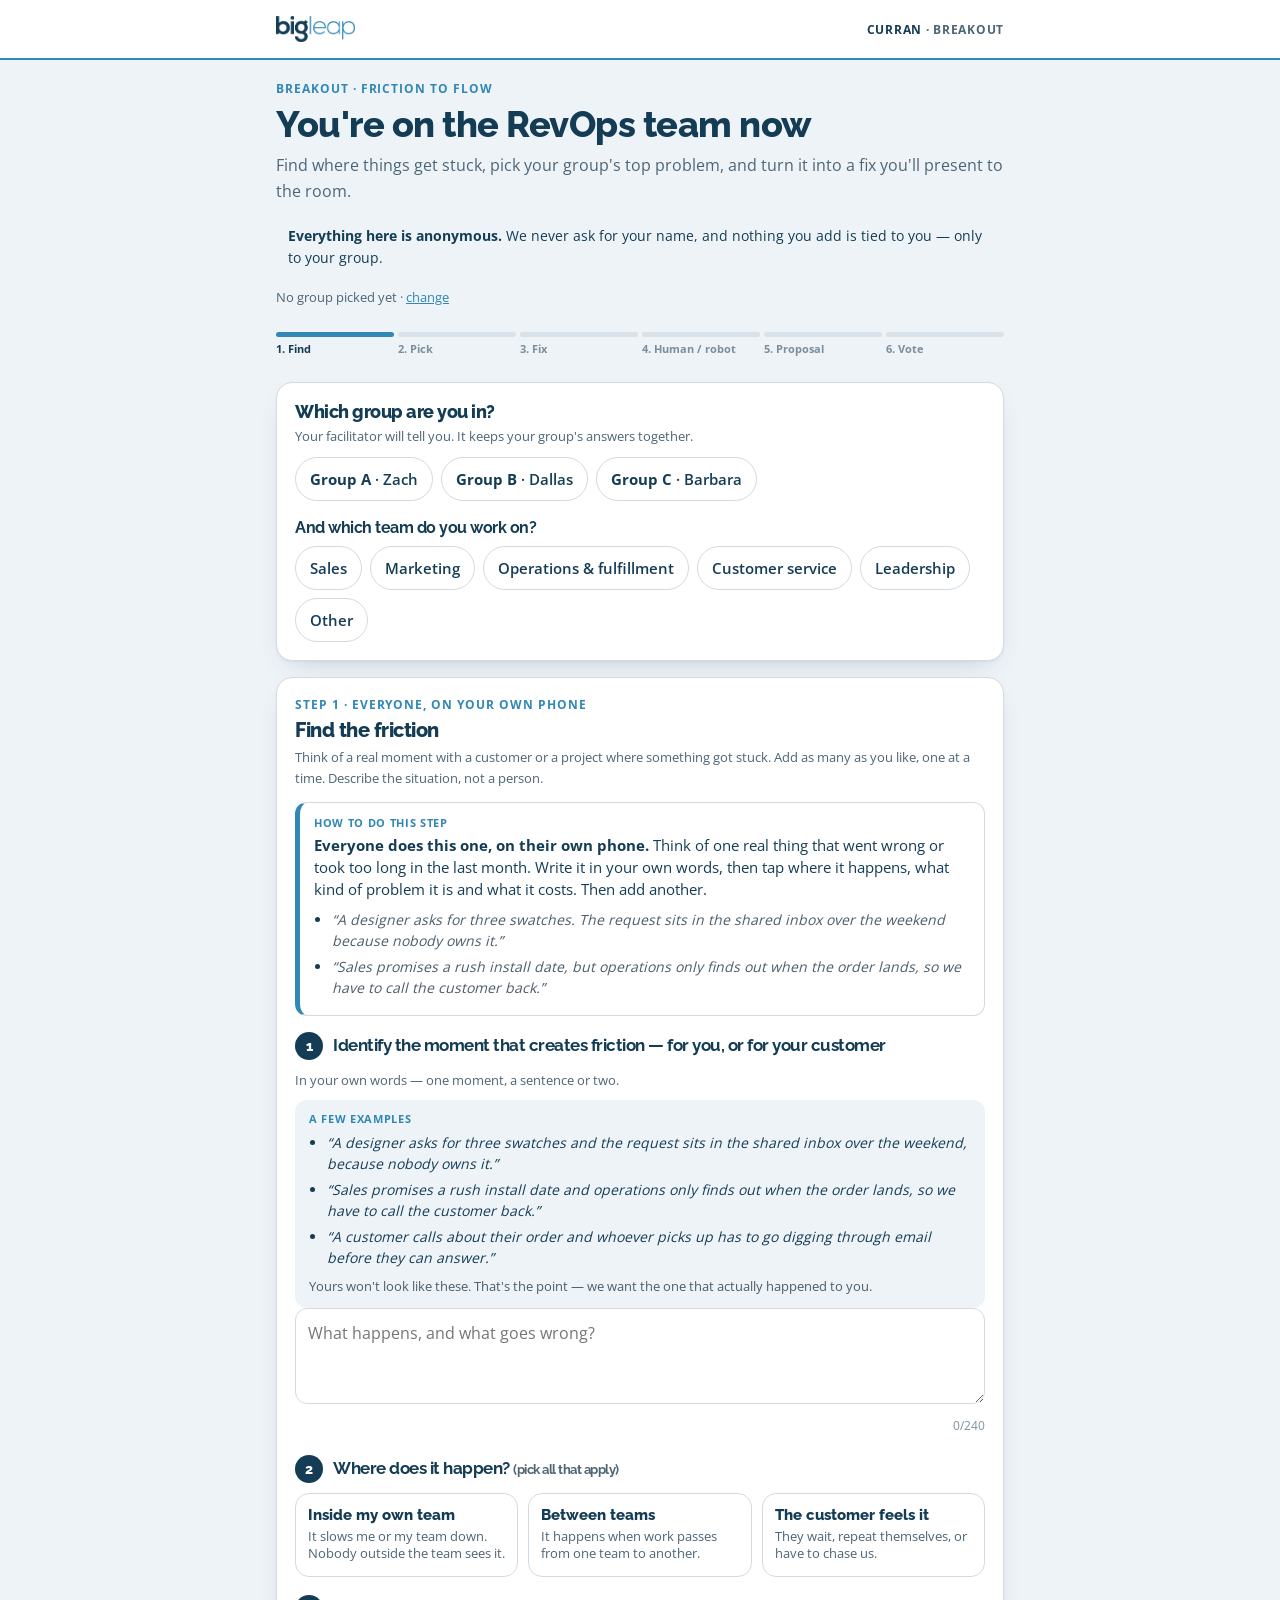
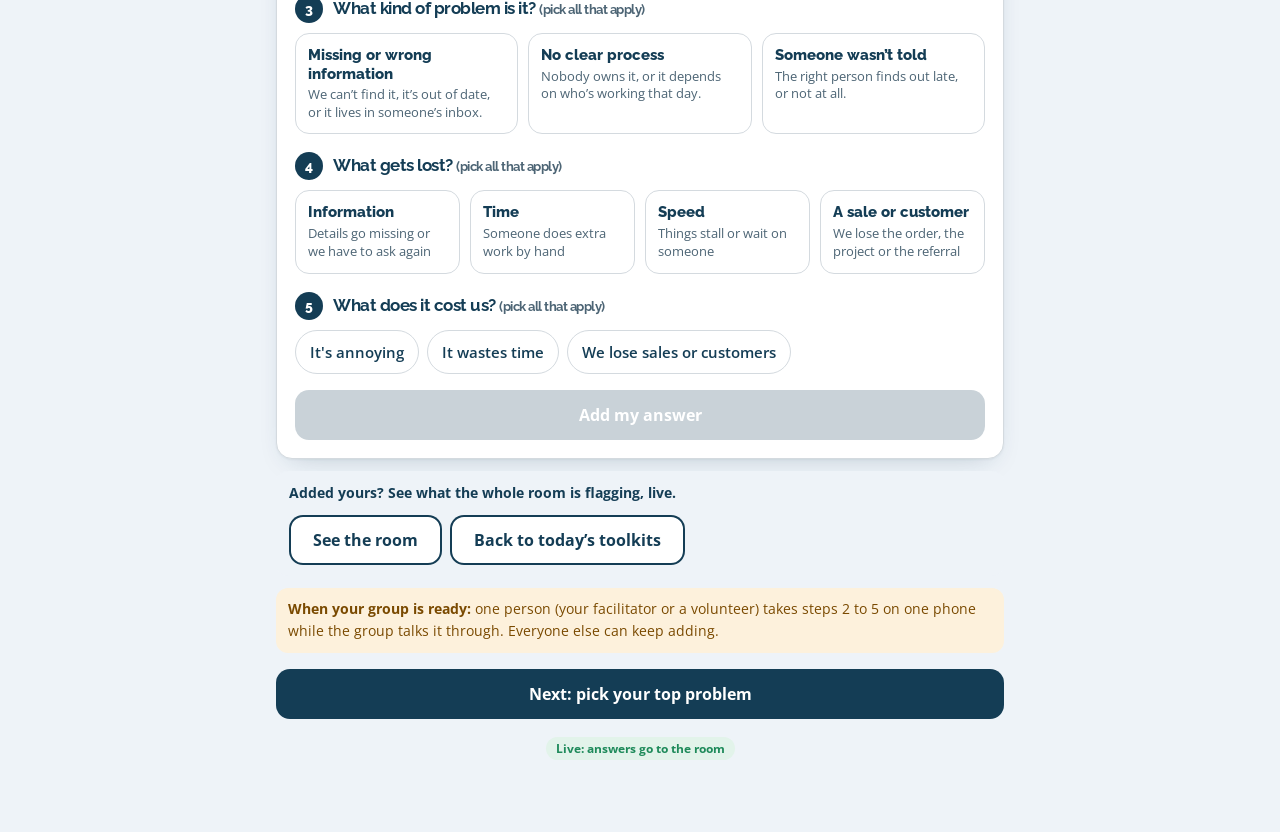
==== commit ba1d76bf: "Take facilitator notes out of the participant pages All six "Facilitators:" notes were visible to th" ====
--- a/curran/breakout.html
+++ b/curran/breakout.html
@@ -25,8 +25,6 @@
   .howto ul { margin:8px 0 0; padding-left:18px; }
   .howto li { font-size:14px; line-height:1.5; margin:5px 0; color:var(--navy); }
   .howto .eg { display:block; font-style:italic; color:#4A5D6B; }
-  .howto .fac { margin-top:9px; padding-top:9px; border-top:1px dashed var(--line); font-size:13.5px; color:#4A5D6B; }
-  .howto .fac b { color:var(--navy); }
   .anon { background:var(--sky); color:var(--navy); border-radius:12px; padding:10px 12px; font-size:14px; margin-top:10px; }
   .anon b { font-weight:800; }
   .seeroom { display:flex; flex-wrap:wrap; gap:10px; align-items:center; justify-content:space-between; background:var(--sky); border-radius:12px; padding:11px 13px; margin-top:12px; }
@@ -105,8 +103,7 @@
       <ul>
         <li><span class="eg">&ldquo;A designer asks for three swatches. The request sits in the shared inbox over the weekend because nobody owns it.&rdquo;</span></li>
         <li><span class="eg">&ldquo;Sales promises a rush install date, but operations only finds out when the order lands, so we have to call the customer back.&rdquo;</span></li>
-      </ul>
-      <p class="fac"><b>Facilitators:</b> don't give your own example first &mdash; they'll just hand it back to you. If a group is quiet, ask: &ldquo;walk one customer from first contact to install, and tell me where it gets slow.&rdquo;</p></div>
+      </ul></div>
       <div class="step" style="margin-top:16px"><span class="n">1</span><h3>Identify the moment that creates friction &mdash; for you, or for your customer</h3></div>
       <p class="small" style="margin-top:2px">In your own words &mdash; one moment, a sentence or two.</p>
       <div class="egbox">
@@ -149,7 +146,6 @@
         <p><b>One phone now drives, and the group talks it through.</b> Start with one your <b>customer</b> feels &mdash; those are marked &#9733; and sorted to the top. Fix that one first, then come back for the others.</p>
         <ul><li><span class="eg">Good first pick: &ldquo;swatch requests sit unowned over the weekend&rdquo; &mdash; the customer is waiting.</span></li>
         <li><span class="eg">Save for round two: &ldquo;we rebuild the same report by hand&rdquo; &mdash; real, but nobody outside the team feels it.</span></li></ul>
-        <p class="fac"><b>Facilitators:</b> if your group has no customer-facing answers yet, send them back to step 1 for one. If they're split, ask &ldquo;which one would the customer notice first?&rdquo;</p>
       </div>
       <p class="small" style="margin-top:4px">These are everyone's answers from step 1, with the ones your <b>customer</b> feels at the top. As a group, tap the <b>one</b> you want to fix first. Steps 2 to 5 are shared, so everyone in your group sees the same choice on their phone.</p>
       <div class="picks" id="picks"></div>
@@ -168,8 +164,7 @@
       <div class="howto"><div class="k">How to do this step</div><p>Describe your fix as a recipe in four parts: <b>when</b> it starts, <b>what happens automatically</b>, <b>who is in charge</b>, and <b>how you'd know it worked</b>. Just tap the options that fit &mdash; you're not writing software.</p>
       <ul>
         <li><span class="eg">When a swatch request comes in &rarr; it's assigned to a named rep and they get a reminder &rarr; Sales is in charge &rarr; we'd know it worked because no request sits unanswered.</span></li>
-      </ul>
-      <p class="fac"><b>Facilitators:</b> keep them out of the weeds. If someone starts naming HubSpot fields, pull back to &ldquo;what should just happen, on its own?&rdquo;</p></div>
+      </ul></div>
       <div class="probbox" id="probbox"><div class="k">The problem you're fixing</div><p id="probtext"></p><button class="linkbtn" type="button" data-go="2">Change it</button></div>
       <p class="small" style="margin-top:4px">Think about what should happen, step by step, so this problem stops happening.</p>
       <div class="step" style="margin-top:14px"><span class="n">1</span><h3>When does the problem start? <span class="small">(pick all that apply)</span></h3></div>
@@ -195,8 +190,7 @@
       <ul>
         <li><span class="eg">System: logging the request, assigning it, sending the &ldquo;we got it&rdquo; reply, reminding the rep on day three.</span></li>
         <li><span class="eg">Person: calling the designer to talk through the project and what will actually work in their space.</span></li>
-      </ul>
-      <p class="fac"><b>Facilitators:</b> if they mark everything &ldquo;person&rdquo;, ask which part they'd happily never do again.</p></div>
+      </ul></div>
       <p class="small" style="margin-top:4px">For each part of your fix, tap who should do it.<br><b>Robot</b>: the system does it on its own. <b>Human</b>: a person needs to do it. <b>Both</b>: the system does the legwork, a person makes the call.</p>
       <div class="sorter" id="sorter"></div>
       <div class="step" style="margin-top:18px"><span class="n">?</span><h3>About how much time could this save the team each week?</h3></div>
@@ -217,8 +211,7 @@
       <ul>
         <li><span class="eg">&ldquo;No swatch request left behind&rdquo;</span></li>
         <li><span class="eg">&ldquo;Operations knows before the truck does&rdquo;</span></li>
-      </ul>
-      <p class="fac"><b>Facilitators:</b> a name people can repeat beats an accurate one. Keep it to about five words. Once it's shared, send them back for a handoff or internal one if there's time.</p></div>
+      </ul></div>
       <label class="f" for="title">Name your fix <span class="small">(optional)</span></label>
       <input type="text" id="title" maxlength="60" placeholder="e.g. No swatch order left behind">
       <div class="prop" id="prop" aria-live="polite"></div>
@@ -249,8 +242,7 @@
     <div class="card">
       <div class="eyebrow">Share and vote · Everyone</div>
       <h2>Which fixes should Curran do first?</h2>
-      <div class="howto"><div class="k">How to do this step</div><p>Every group presents, then <b>everyone</b> votes from their own phone &mdash; facilitators too. Tap your <b>top three</b>. Tap a pick again to remove it and choose a different one. Nobody can see how you voted.</p>
-      <p class="fac"><b>Facilitators:</b> put the wall on the screen first so the room can read all the proposals while they vote.</p></div>
+      <div class="howto"><div class="k">How to do this step</div><p>Every group presents, then <b>everyone</b> votes from their own phone &mdash; facilitators too. Tap your <b>top three</b>. Tap a pick again to remove it and choose a different one. Nobody can see how you voted.</p></div>
       <p class="small" style="margin-top:4px">After every group presents, pick your <b>top three</b>. Votes are anonymous. The fixes the room ranks highest go to Curran's leadership first.</p>
       <div class="vote" id="vote"></div>
       <p class="live" id="voteLive">Updating automatically as groups share.</p>
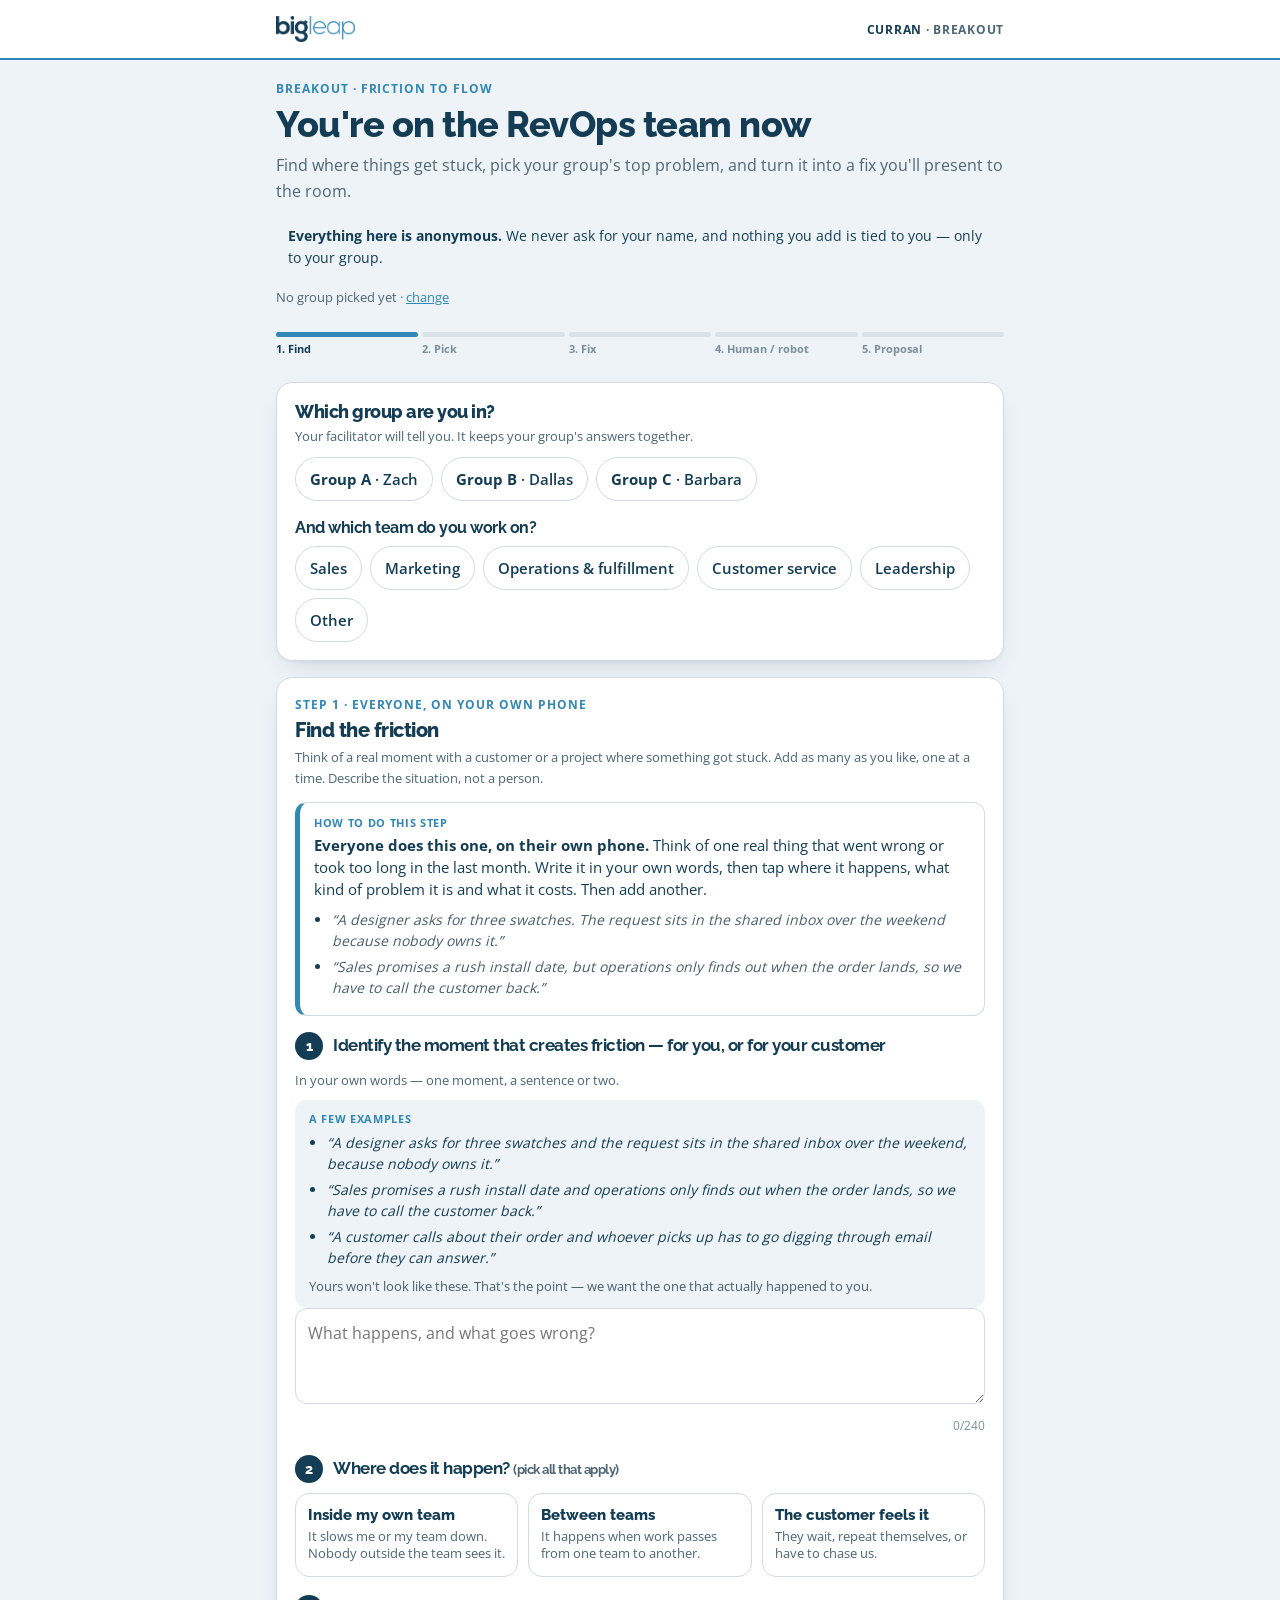
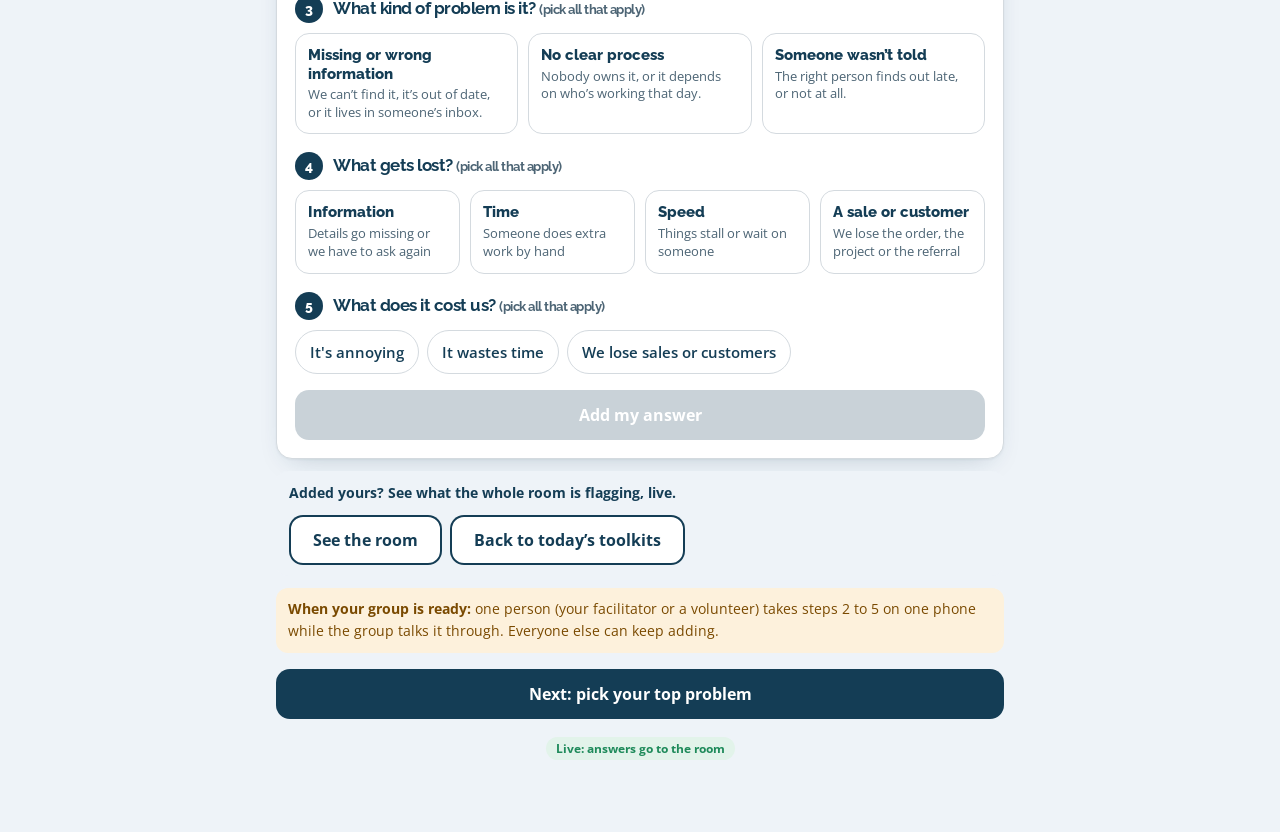
==== commit ca79a60e: "Voting moves to its own page; the breakout ends at the proposal The breakout is now five steps and f" ====
--- a/curran/breakout.html
+++ b/curran/breakout.html
@@ -9,7 +9,7 @@
 <link rel="icon" href="../assets/bigleap-logo.png">
 <link rel="stylesheet" href="../assets/workshop.css">
 <style>
-  .steps { display:grid; grid-template-columns:repeat(6,1fr); gap:4px; margin-top:14px; }
+  .steps { display:grid; grid-template-columns:repeat(5,1fr); gap:4px; margin-top:14px; }
   .steps button { border:0; background:transparent; cursor:pointer; padding:0; text-align:left; font:700 11px/1.25 "Open Sans",Arial,sans-serif; color:var(--faint); min-height:44px; }
   .steps button i { display:block; height:5px; border-radius:3px; background:#D9E2E8; margin-bottom:5px; }
   .steps button.on { color:var(--navy); } .steps button.on i { background:var(--blue); }
@@ -217,7 +217,7 @@
       <div class="prop" id="prop" aria-live="polite"></div>
       <div class="row"><button class="btn block" id="go5" type="button" disabled>Share our proposal with the room</button></div>
       <p class="small" style="margin-top:10px">When it's time to share, present it in three parts: <b>here's the problem</b>, <b>here's our fix</b>, <b>here's how it would work</b>.</p>
-      <div class="seeroom"><span>Shared it, and still have time? Go again &mdash; this time take a <b>between teams</b> or <b>inside one team</b> problem through the same five steps.</span><button class="btn ghost" type="button" id="another">Start another fix</button></div>
+      <div class="seeroom"><span>Shared it? If you have time, go again &mdash; take a <b>between teams</b> or <b>inside one team</b> problem through the same five steps.</span><button class="btn navy" type="button" id="another">Submit another answer</button></div>
     </div>
     <div class="card" id="planCard">
       <div class="eyebrow">Your step-by-step plan</div>
@@ -234,32 +234,21 @@
         <a class="btn ghost" id="mailBL" href="#">Ask Big Leap about it</a>
       </div>
     </div>
-    <div class="navrow"><button class="btn ghost" type="button" data-go="4">Back</button><button class="btn navy" type="button" data-go="6">Next: vote</button></div>
+    <div class="navrow"><button class="btn ghost" type="button" data-go="4">Back</button></div>
   </section>
 
-  <!-- Step 6 -->
-  <section id="s6" class="pane" hidden>
-    <div class="card">
-      <div class="eyebrow">Share and vote · Everyone</div>
-      <h2>Which fixes should Curran do first?</h2>
-      <div class="howto"><div class="k">How to do this step</div><p>Every group presents, then <b>everyone</b> votes from their own phone &mdash; facilitators too. Tap your <b>top three</b>. Tap a pick again to remove it and choose a different one. Nobody can see how you voted.</p></div>
-      <p class="small" style="margin-top:4px">After every group presents, pick your <b>top three</b>. Votes are anonymous. The fixes the room ranks highest go to Curran's leadership first.</p>
-      <div class="vote" id="vote"></div>
-      <p class="live" id="voteLive">Updating automatically as groups share.</p>
-      <button class="linkbtn" id="vrefresh" type="button" style="margin-top:8px">Refresh now</button>
-      <div class="seeroom"><span>See every proposal and the running vote on the big screen.</span><span style="display:flex;gap:8px;flex-wrap:wrap"><a class="btn ghost" href="wall.html?view=proposals" target="_blank" rel="noopener">See the room</a><a class="btn ghost" href="index.html">Back to today’s toolkits</a></span></div>
-    </div>
-  </section>
   <p style="text-align:center;margin-top:16px"><span id="mode"></span></p>
 </main>
 <script src="../assets/config.js"></script>
 <script src="../assets/workshop.js"></script>
 <script>
+  /* The printed vote QR points here with ?step=6. Voting now has its own page. */
+  if ((BL.params.get('step') || '') === '6') { location.replace('vote.html'); }
   var KEY = 'bl_ws_' + BL.config.session + '_breakout';
   var S = (function () { try { return JSON.parse(localStorage.getItem(KEY) || '{}'); } catch (e) { return {}; } })();
   function save() { try { localStorage.setItem(KEY, JSON.stringify(S)); } catch (e) {} if (window.syncQueue) window.syncQueue(); }
   var $ = function (id) { return document.getElementById(id); };
-  var LABELS = ['Find', 'Pick', 'Fix', 'Human / robot', 'Proposal', 'Vote'];
+  var LABELS = ['Find', 'Pick', 'Fix', 'Human / robot', 'Proposal'];
 
   /* Steps */
   function stepsNav() {
@@ -267,10 +256,10 @@
   }
   function go(n) {
     S.step = n; save();
-    for (var i = 1; i <= 6; i++) $('s' + i).hidden = i !== n;
+    for (var i = 1; i <= LABELS.length; i++) $('s' + i).hidden = i !== n;
     stepsNav();
-    if (n >= 2 && n <= 5 && window.pullDraft) window.pullDraft(true); if (n === 2) loadPicks(); if (n === 3) { $('probtext').textContent = S.problem || 'No problem picked yet. Tap “Change it” to choose one.'; } if (n === 4) renderSorter(); if (n === 5) renderProp(); if (n === 6) loadVotes();
-    if (n === 2 || n === 6) startPoll(); else stopPoll();
+    if (n >= 2 && n <= 5 && window.pullDraft) window.pullDraft(true); if (n === 2) loadPicks(); if (n === 3) { $('probtext').textContent = S.problem || 'No problem picked yet. Tap “Change it” to choose one.'; } if (n === 4) renderSorter(); if (n === 5) renderProp();
+    if (n === 2) startPoll(); else stopPoll();
     window.scrollTo({ top: 0, behavior: 'smooth' });
   }
   document.addEventListener('click', function (e) { var b = e.target.closest('[data-go]'); if (b) { e.preventDefault(); go(+b.getAttribute('data-go')); } });
@@ -474,7 +463,7 @@
     if (!S.shared) { BL.toast('Share this one first'); return; }
     S.propId = ''; S.shared = false; S.problem = ''; S.fix = null; S.sort = {}; S.mins = null; S.instead = ''; S.title = '';
     save();
-    BL.toast('Round two. Try a handoff or an internal one.');
+    BL.toast('Round two. Pick another problem \u2014 try a handoff or an internal one.');
     go(2);
   });
 
@@ -498,43 +487,6 @@
     (navigator.clipboard ? navigator.clipboard.writeText(t) : Promise.reject()).then(function () { BL.toast('Plan copied'); }).catch(function () { var a = document.createElement('textarea'); a.value = t; document.body.appendChild(a); a.select(); try { document.execCommand('copy'); BL.toast('Plan copied'); } catch (e) {} a.remove(); });
   });
 
-  /* Step 6: vote (one vote per phone; stored as a 'moves' row so the existing results sheet accepts it) */
-  function pkey(r) { return r.cid + '|' + r.ts; }
-  function loadVotes() {
-    var el = $('vote'); el.innerHTML = '<p class="small">Loading proposals…</p>';
-    BL.load('fixit').then(function (rows) {
-      var props = rows.filter(function (r) { return r.payload && r.payload.kind === 'proposal'; });
-      /* Newest version of each proposal. A group may share more than one, so key on the proposal's
-         own id and fall back to the group for anything shared before ids existed. */
-      var latest = {}; props.forEach(function (r) { var k = (r.payload._id || '') || ('g:' + (r.group || r.cid)); if (!latest[k] || String(r.ts) > String(latest[k].ts)) latest[k] = r; });
-      props = Object.keys(latest).map(function (k) { return latest[k]; }).sort(function (a, b) { return String(a.ts) < String(b.ts) ? -1 : 1; });
-      if (!props.length) { el.innerHTML = '<p class="small">No proposals yet. They appear here as groups share them.</p>'; return; }
-      var chosen = votes();
-      el.innerHTML = props.map(function (r) { var p = r.payload, k = pkey(r), rank = chosen.indexOf(k), mine = rank >= 0;
-        return '<div class="vc"><span class="pill">' + BL.esc(BL.groupName(r.group) || 'A group') + '</span><b style="margin-top:6px">' + BL.esc(p.title || p.problem) + '</b>' + (p.title ? '<p class="small">' + BL.esc(p.problem) + '</p>' : '') +
-          ((p.plan && p.plan.length) || p.act ? '<details class="vplan"><summary>See the step-by-step plan</summary><ol>' + (p.plan && p.plan.length ? p.plan : BL.buildPlan(p).map(function (x) { var d = document.createElement('div'); d.innerHTML = x.d; return { t: x.t, d: d.textContent }; })).map(function (x) { return '<li><b>' + BL.esc(x.t) + '</b> ' + BL.esc(x.d) + '</li>'; }).join('') + '</ol></details>' : '') +
-          '<button class="btn ' + (mine ? 'navy' : '') + '" type="button" data-vote="' + BL.esc(k) + '" data-g="' + BL.esc(r.group) + '"' + (mine ? ' aria-pressed="true"' : '') + '>' + (mine ? '✓ Picked (' + (rank + 1) + ' of 3)' : chosen.length >= 3 ? 'Tap one of your three to swap' : 'Pick this one') + '</button></div>'; }).join('') +
-        '<p class="small" style="margin-top:6px">' + (chosen.length ? 'You\u2019ve picked <b>' + chosen.length + ' of 3</b>. Tap a pick again to remove it.' : 'Pick up to three. Tap a card to add it.') + '</p>';
-    }).catch(function () { el.innerHTML = '<p class="small">Can’t load proposals right now. Try refresh.</p>'; });
-  }
-  /* Everyone picks their top three. S.votes is the list, in the order they picked.
-     S.vote is the old single-vote field, kept so a phone that voted earlier still counts. */
-  function votes() {
-    if (!S.votes) S.votes = S.vote ? [S.vote] : [];
-    return S.votes;
-  }
-  $('vote').addEventListener('click', function (e) {
-    var b = e.target.closest('[data-vote]'); if (!b) return;
-    var k = b.getAttribute('data-vote'), v = votes(), at = v.indexOf(k);
-    if (at >= 0) { v.splice(at, 1); BL.toast('Removed. ' + v.length + ' of 3 picked.'); }
-    else if (v.length >= 3) { BL.toast('You have three. Tap one of them to swap it out.'); return; }
-    else { v.push(k); }
-    S.votes = v; S.vote = v[0] || ''; save();
-    var groups = {}; document.querySelectorAll('[data-vote]').forEach(function (x) { groups[x.getAttribute('data-vote')] = x.getAttribute('data-g'); });
-    BL.submit('moves', { _id: 'vote', kind: 'vote', targets: v, targetGroups: v.map(function (x) { return groups[x] || ''; }), target: v[0] || '' })
-      .then(function () { if (v.length === 3) BL.toast('All three in. Thank you!'); loadVotes(); });
-  });
-  $('vrefresh').addEventListener('click', function () { loadVotes(); });
 
   /* Auto-refresh: the shared views (your group's answers, and the proposals you vote on)
      refresh on their own, so nobody has to pull down to see what changed. */
@@ -545,14 +497,12 @@
     var ms = Math.max(3, Number(BL.config.refreshSeconds) || 5) * 1000;
     poll = setInterval(function () {
       if (document.hidden) return;
-      if (S.step === 2) loadPicks(true);
-      else if (S.step === 6) loadVotes(true);
-      else stopPoll();
+      if (S.step === 2) loadPicks(true); else stopPoll();
     }, ms);
   }
   document.addEventListener('visibilitychange', function () {
     if (document.hidden) return;
-    if (S.step === 2) loadPicks(true); else if (S.step === 6) loadVotes(true);
+    if (S.step === 2) loadPicks(true);
   });
 
   /* Group sync: steps 2 to 5 are shared by everyone in the same group, on any device.
@@ -592,7 +542,7 @@
   window.pullDraft = pullDraft;
   renderMine(); check1();
   BL.chrome('Breakout');
-  var start = +(BL.params.get('step') || S.step || 1); go(start >= 1 && start <= 6 ? start : 1);
+  var start = +(BL.params.get('step') || S.step || 1); go(start >= 1 && start <= LABELS.length ? start : 1);
 </script>
 </body>
 </html>
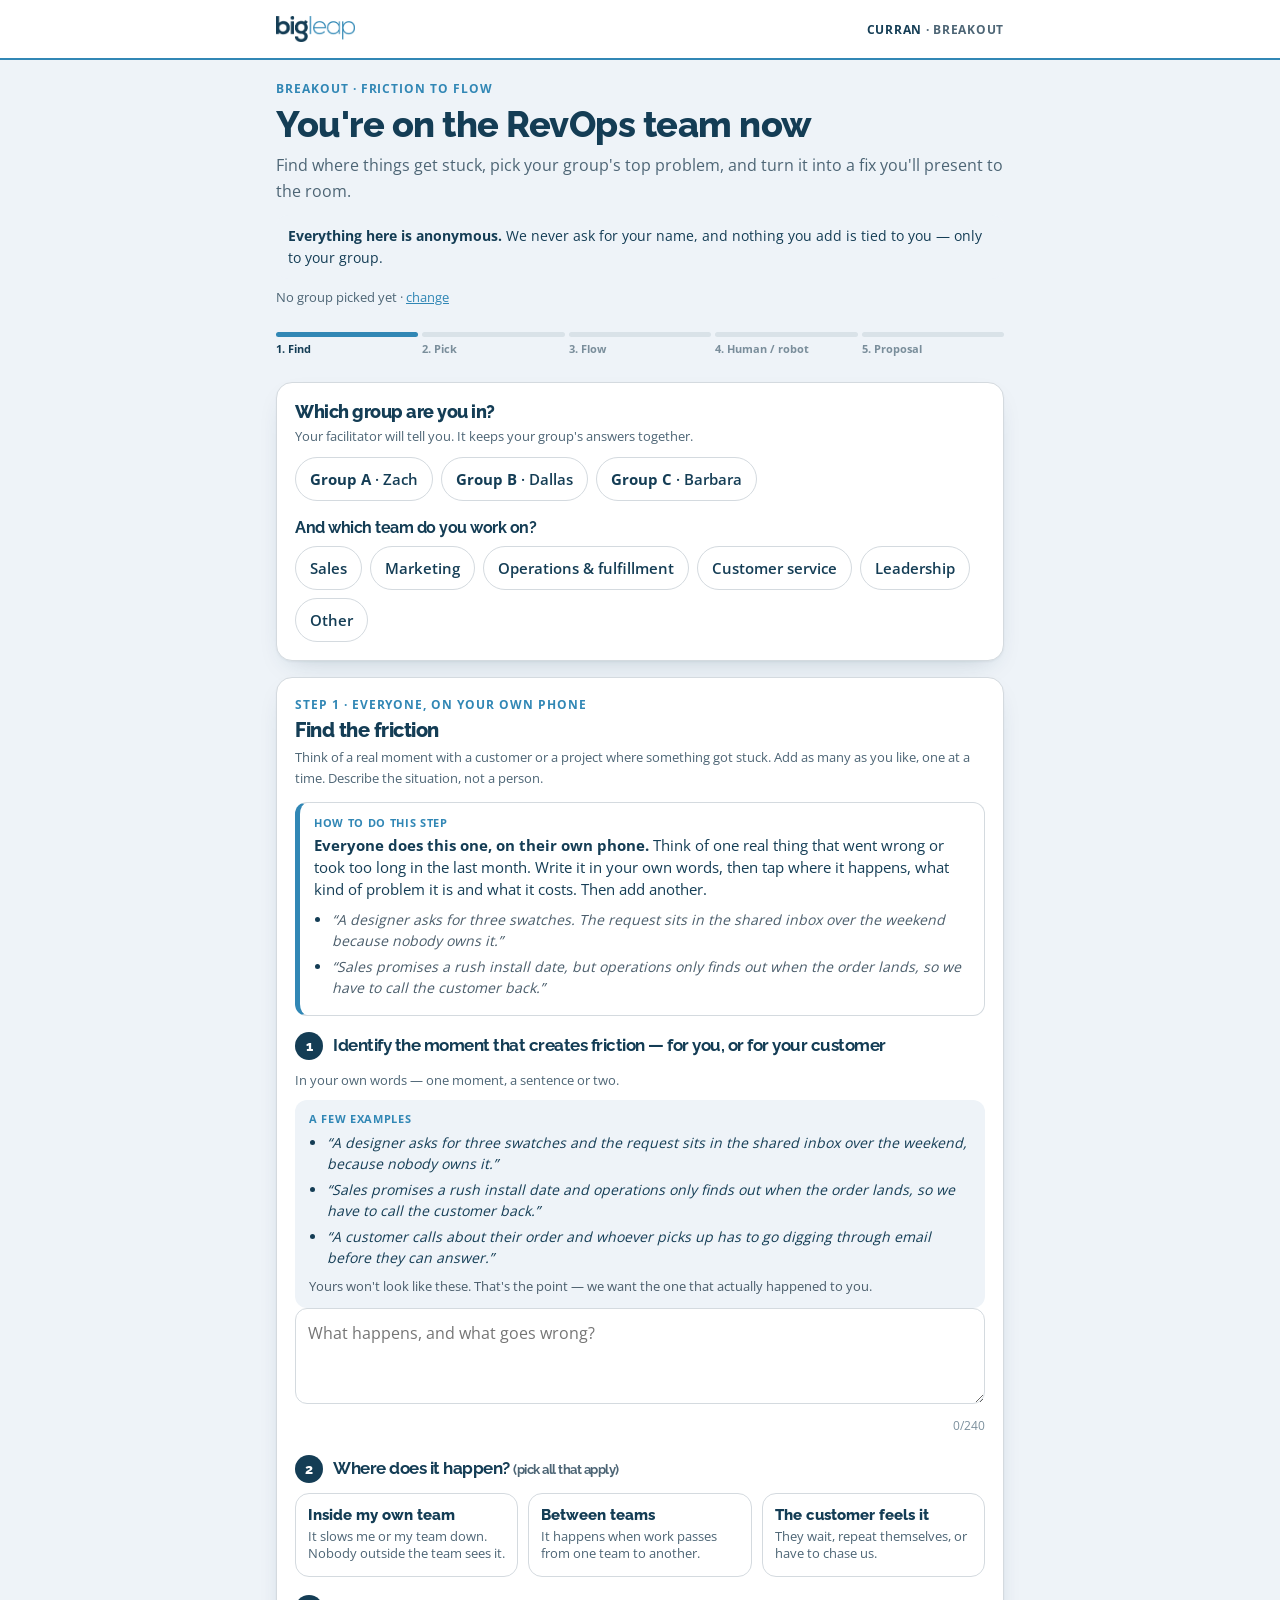
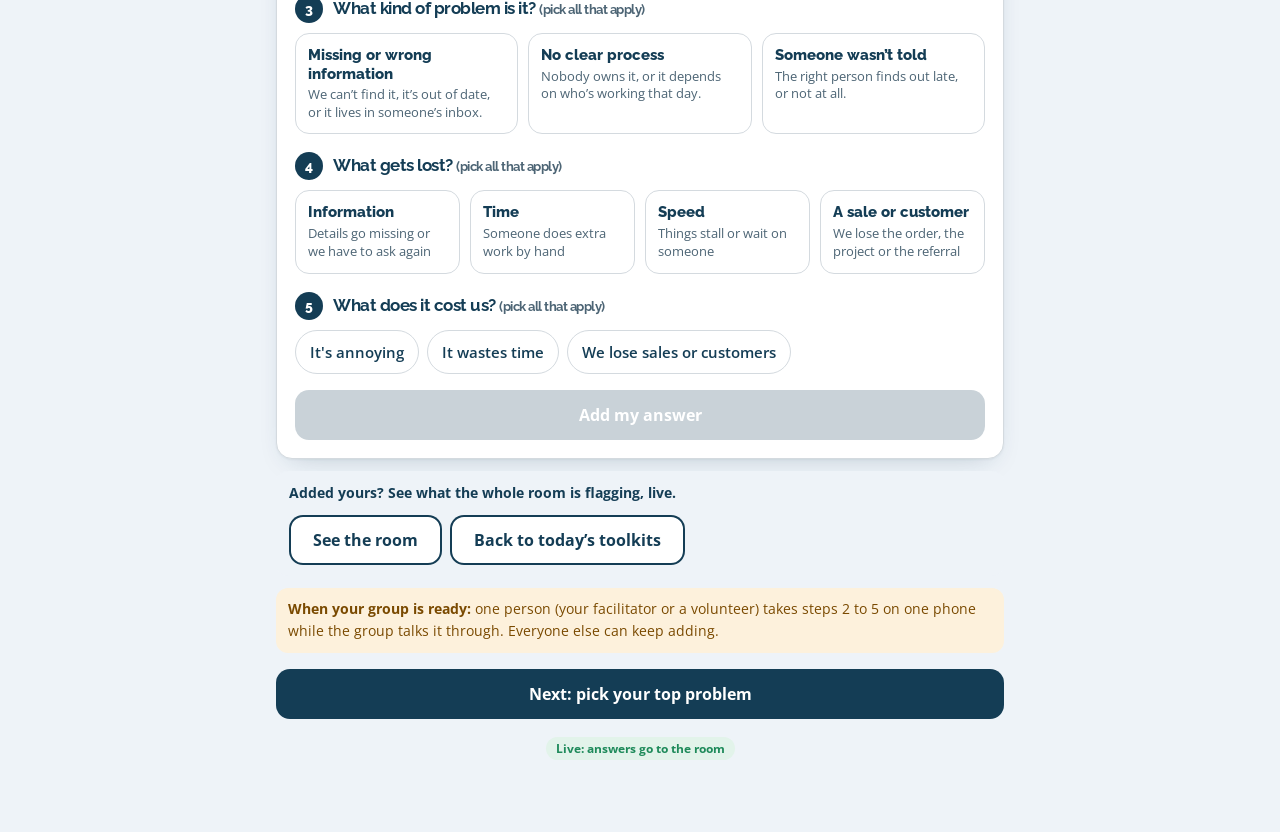
==== commit 59f1ad68: "Step 3 is "Design the flow", with room for their own words - "When does the problem start?" is now f" ====
--- a/curran/breakout.html
+++ b/curran/breakout.html
@@ -153,30 +153,35 @@
       <button class="linkbtn" id="refresh" type="button" style="margin-top:8px">Refresh our answers</button>
       <textarea id="prob" hidden aria-hidden="true"></textarea>
     </div>
-    <div class="navrow"><button class="btn ghost" type="button" data-go="1">Back</button><button class="btn navy" type="button" data-go="3" id="to3">Next: fix it</button></div>
+    <div class="navrow"><button class="btn ghost" type="button" data-go="1">Back</button><button class="btn navy" type="button" data-go="3" id="to3">Next: design the flow</button></div>
   </section>
 
   <!-- Step 3 -->
   <section id="s3" class="pane" hidden>
     <div class="card">
-      <div class="eyebrow">Step 3 · Design the fix</div>
-      <h2>Design the fix</h2>
-      <div class="howto"><div class="k">How to do this step</div><p>Describe your fix as a recipe in four parts: <b>when</b> it starts, <b>what happens automatically</b>, <b>who is in charge</b>, and <b>how you'd know it worked</b>. Just tap the options that fit &mdash; you're not writing software.</p>
+      <div class="eyebrow">Step 3 · Design the flow</div>
+      <h2>Design the flow</h2>
+      <div class="howto"><div class="k">How to do this step</div><p>Describe the flow as a recipe in four parts: <b>when</b> it starts, <b>what happens automatically</b>, <b>who is in charge</b>, and <b>how you'd know it worked</b>. Just tap the options that fit &mdash; you're not writing software.</p>
       <ul>
         <li><span class="eg">When a swatch request comes in &rarr; it's assigned to a named rep and they get a reminder &rarr; Sales is in charge &rarr; we'd know it worked because no request sits unanswered.</span></li>
       </ul></div>
       <div class="probbox" id="probbox"><div class="k">The problem you're fixing</div><p id="probtext"></p><button class="linkbtn" type="button" data-go="2">Change it</button></div>
       <p class="small" style="margin-top:4px">Think about what should happen, step by step, so this problem stops happening.</p>
-      <div class="step" style="margin-top:14px"><span class="n">1</span><h3>When does the problem start? <span class="small">(pick all that apply)</span></h3></div>
-      <div class="chips" id="trig"></div>
+      <div class="step" style="margin-top:14px"><span class="n">1</span><h3>When does the problem start?</h3></div>
+      <p class="small" style="margin-top:2px">In your own words — what kicks it off?</p>
+      <input type="text" id="trigtext" maxlength="160" placeholder="e.g. a designer emails asking for three swatches">
       <div class="step" style="margin-top:18px"><span class="n">2</span><h3>What should happen automatically? <span class="small">(pick all that apply)</span></h3></div>
       <div class="chips" id="act"></div>
+      <label class="f" for="actother">Something else it should do? <span class="small">(optional — in your own words)</span></label>
+      <input type="text" id="actother" maxlength="140" placeholder="e.g. flag the order for the install team">
       <div class="step" style="margin-top:18px"><span class="n">3</span><h3>Which team is in charge of it? <span class="small">(pick all that apply)</span></h3></div>
       <div class="chips" id="own"></div>
       <label class="f" for="human">What should a person still do? <span class="small">(optional)</span></label>
       <input type="text" id="human" maxlength="120" placeholder="e.g. call the customer to talk through the project">
       <div class="step" style="margin-top:18px"><span class="n">4</span><h3>How will we know it worked? <span class="small">(pick all that apply)</span></h3></div>
       <div class="chips" id="meas"></div>
+      <label class="f" for="measother">Another way you’d know? <span class="small">(optional — in your own words)</span></label>
+      <input type="text" id="measother" maxlength="140" placeholder="e.g. no designer waits more than a day for a swatch">
     </div>
     <div class="navrow"><button class="btn ghost" type="button" data-go="2">Back</button><button class="btn navy" type="button" data-go="4" id="to4">Next: human or robot</button></div>
   </section>
@@ -248,7 +253,7 @@
   var S = (function () { try { return JSON.parse(localStorage.getItem(KEY) || '{}'); } catch (e) { return {}; } })();
   function save() { try { localStorage.setItem(KEY, JSON.stringify(S)); } catch (e) {} if (window.syncQueue) window.syncQueue(); }
   var $ = function (id) { return document.getElementById(id); };
-  var LABELS = ['Find', 'Pick', 'Fix', 'Human / robot', 'Proposal'];
+  var LABELS = ['Find', 'Pick', 'Flow', 'Human / robot', 'Proposal'];
 
   /* Steps */
   function stepsNav() {
@@ -382,16 +387,17 @@
   };
   var MEAS = { speed:'Customers hear back faster', untouched:'No request sits unanswered', owned:'Every customer has someone in charge', nextstep:'Every project has a clear next step', handoff:'Nobody has to ask the customer twice', repeat:'More customers come back', source:'We can see which marketing led to the sale' };
   function chips(el, map) { el.innerHTML = Object.keys(map).map(function (k) { return '<button class="chip" data-v="' + k + '">' + BL.esc(map[k].t || map[k]) + '</button>'; }).join(''); }
-  var trig = $('trig'), act = $('act'), own = $('own'), meas = $('meas'), human = $('human');
-  chips(trig, TRIG); chips(act, ACT); chips(meas, MEAS);
+  var act = $('act'), own = $('own'), meas = $('meas'), human = $('human');
+  var trigtext = $('trigtext'), actother = $('actother'), measother = $('measother');
+  chips(act, ACT); chips(meas, MEAS);
   own.innerHTML = BL.config.teams.filter(function (t) { return t !== 'Other'; }).map(function (t) { return '<button class="chip" data-v="' + BL.esc(t) + '">' + BL.esc(t) + '</button>'; }).join('');
   function setChoice(el, v) { el.querySelectorAll('[data-v]').forEach(function (b) { b.setAttribute('aria-pressed', [].concat(v || []).indexOf(b.getAttribute('data-v')) > -1 ? 'true' : 'false'); }); }
-  function fixVal() { return { trig: BL.val(trig, true), act: BL.val(act, true), owner: BL.val(own, true), human: human.value.trim(), meas: BL.val(meas, true) }; }
+  function fixVal() { return { trig: [], trigText: trigtext.value.trim(), act: BL.val(act, true), actOther: actother.value.trim(), owner: BL.val(own, true), human: human.value.trim(), meas: BL.val(meas, true), measOther: measother.value.trim() }; }
   function arr(x) { return [].concat(x || []).filter(Boolean); }
   function saveFix() { S.fix = fixVal(); save(); }
-  BL.choice(trig, { multi: true, onChange: saveFix }); BL.choice(act, { multi: true, onChange: saveFix }); BL.choice(own, { multi: true, onChange: saveFix }); BL.choice(meas, { multi: true, onChange: saveFix });
-  human.addEventListener('input', saveFix);
-  if (S.fix) { setChoice(trig, S.fix.trig); setChoice(act, S.fix.act); setChoice(own, S.fix.owner); setChoice(meas, S.fix.meas); human.value = S.fix.human || ''; }
+  BL.choice(act, { multi: true, onChange: saveFix }); BL.choice(own, { multi: true, onChange: saveFix }); BL.choice(meas, { multi: true, onChange: saveFix });
+  [human, trigtext, actother, measother].forEach(function (el) { el.addEventListener('input', saveFix); });
+  if (S.fix) { setChoice(act, S.fix.act); setChoice(own, S.fix.owner); setChoice(meas, S.fix.meas); human.value = S.fix.human || ''; trigtext.value = S.fix.trigText || ''; actother.value = S.fix.actOther || ''; measother.value = S.fix.measOther || ''; }
 
   /* Step 4: human or robot */
   S.sort = S.sort || {};
@@ -402,6 +408,7 @@
   instead.value = S.instead || ''; instead.addEventListener('input', function () { S.instead = instead.value.trim(); save(); });
   function parts() {
     var f = S.fix || fixVal(), list = (f.act || []).map(function (a) { return { id: a, t: ACT[a].t, d: 'robot' }; });
+    if (f.actOther) list.push({ id: 'actother', t: f.actOther, d: 'robot' });
     var ow = arr(f.owner).join(', ');
     if (ow || f.human) list.push({ id: 'person', t: (ow || 'A person') + (f.human ? ': ' + f.human : ''), d: 'human' });
     return list;
@@ -428,8 +435,8 @@
   }
   function proposal() {
     var f = S.fix || fixVal(), p = parts();
-    return { kind: 'proposal', _id: S.propId || '', title: S.title || '', problem: S.problem || '', trig: arr(f.trig), trigText: arr(f.trig).map(function (t) { return TRIG[t]; }).join(', or '), act: f.act || [], actText: (f.act || []).map(function (a) { return ACT[a].t; }),
-      owner: arr(f.owner).join(', '), human: f.human || '', meas: arr(f.meas), measText: arr(f.meas).map(function (m) { return MEAS[m]; }).join(' · '),
+    return { kind: 'proposal', _id: S.propId || '', title: S.title || '', problem: S.problem || '', trig: arr(f.trig), trigText: f.trigText || '', act: f.act || [], actText: (f.act || []).map(function (a) { return ACT[a].t; }).concat(f.actOther ? [f.actOther] : []),
+      owner: arr(f.owner).join(', '), human: f.human || '', meas: arr(f.meas), measText: arr(f.meas).map(function (m) { return MEAS[m]; }).concat(f.measOther ? [f.measOther] : []).join(' · '),
       sorts: p.map(function (x) { return { t: x.t, c: S.sort[x.id] || x.d }; }), minutes: +(S.mins != null ? S.mins : mins.value), instead: S.instead || '', phases: phases(f).map(function (x) { return x.id; }) };
   }
   function renderProp() {
@@ -437,7 +444,7 @@
     var ph = phases(v);
     $('prop').innerHTML = '<div class="k">' + BL.esc(g ? BL.groupName(g) : 'Your group') + ' · Friction to Flow proposal</div><h2 style="margin-top:6px">' + (v.title ? BL.esc(v.title) : 'Our proposal') + '</h2>' +
       '<div class="sec"><div class="k">The problem</div><p>' + E(v.problem) + '</p></div>' +
-      '<div class="sec"><div class="k">Our fix</div><p><b>When</b> ' + E(v.trigText) + '</p><ul>' + (v.actText.length ? v.actText.map(function (t) { return '<li>' + BL.esc(t) + '</li>'; }).join('') : '<li class="empty">the system’s part is not set yet</li>') + '</ul><p style="margin-top:6px"><b>In charge:</b> ' + E(v.owner + (v.human ? ': ' + v.human : '')) + '</p></div>' +
+      '<div class="sec"><div class="k">Our fix</div><p><b>Starts when:</b> ' + E(v.trigText) + '</p><ul>' + (v.actText.length ? v.actText.map(function (t) { return '<li>' + BL.esc(t) + '</li>'; }).join('') : '<li class="empty">the system’s part is not set yet</li>') + '</ul><p style="margin-top:6px"><b>In charge:</b> ' + E(v.owner + (v.human ? ': ' + v.human : '')) + '</p></div>' +
       '<div class="sec"><div class="k">How it would work</div><ul>' + v.sorts.map(function (s) { return '<li>' + BL.esc(s.t) + ' · <b>' + s.c + '</b></li>'; }).join('') + '</ul></div>' +
       '<div class="sec"><div class="k">Why it matters</div><p><b>We’ll know it works when:</b> ' + E(v.measText) + '</p><p><b>Time back:</b> about ' + fmt(v.minutes).toLowerCase() + (v.instead ? ', for ' + BL.esc(v.instead) : '') + '</p></div>' +
       (ph.length ? '<div class="sec"><div class="k">Already on the plan</div>' + ph.map(function (p) { return '<span class="tagp">' + BL.esc(p.name) + '</span>'; }).join('') + '</div>' : '');
@@ -521,7 +528,7 @@
     pulling = true;
     S.problem = d.problem || ''; S.fix = d.fix || null; S.sort = d.sort || {}; if (d.mins != null) S.mins = d.mins; S.instead = d.instead || ''; S.title = d.title || '';
     prob.value = S.problem; markPicks();
-    var f = S.fix || {}; setChoice(trig, f.trig); setChoice(act, f.act); setChoice(own, f.owner); setChoice(meas, f.meas); human.value = f.human || '';
+    var f = S.fix || {}; setChoice(act, f.act); setChoice(own, f.owner); setChoice(meas, f.meas); human.value = f.human || ''; trigtext.value = f.trigText || ''; actother.value = f.actOther || ''; measother.value = f.measOther || '';
     if (S.mins != null) { mins.value = S.mins; minsOut.textContent = fmt(+S.mins); } instead.value = S.instead; title.value = S.title;
     $('probtext').textContent = S.problem || 'No problem picked yet. Tap “Change it” to choose one.';
     if (S.step === 4) renderSorter(); if (S.step === 5) renderProp();
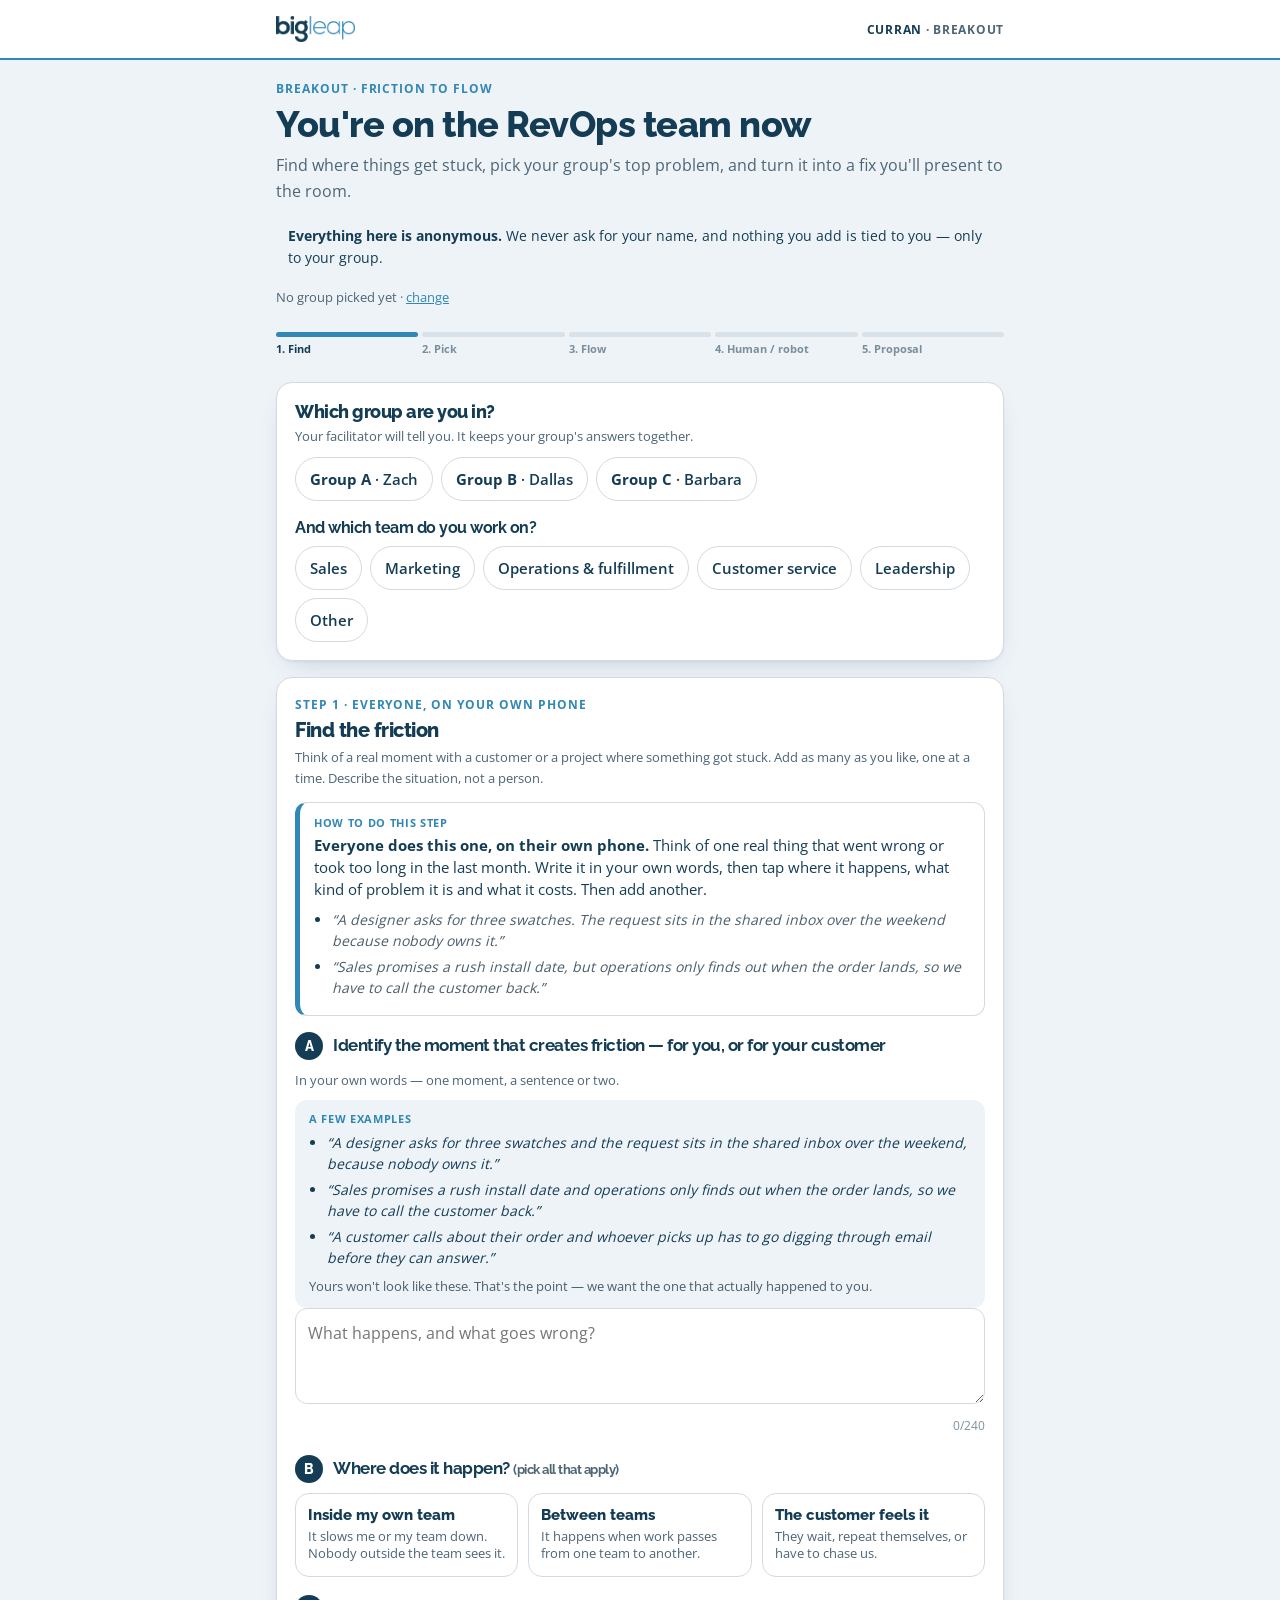
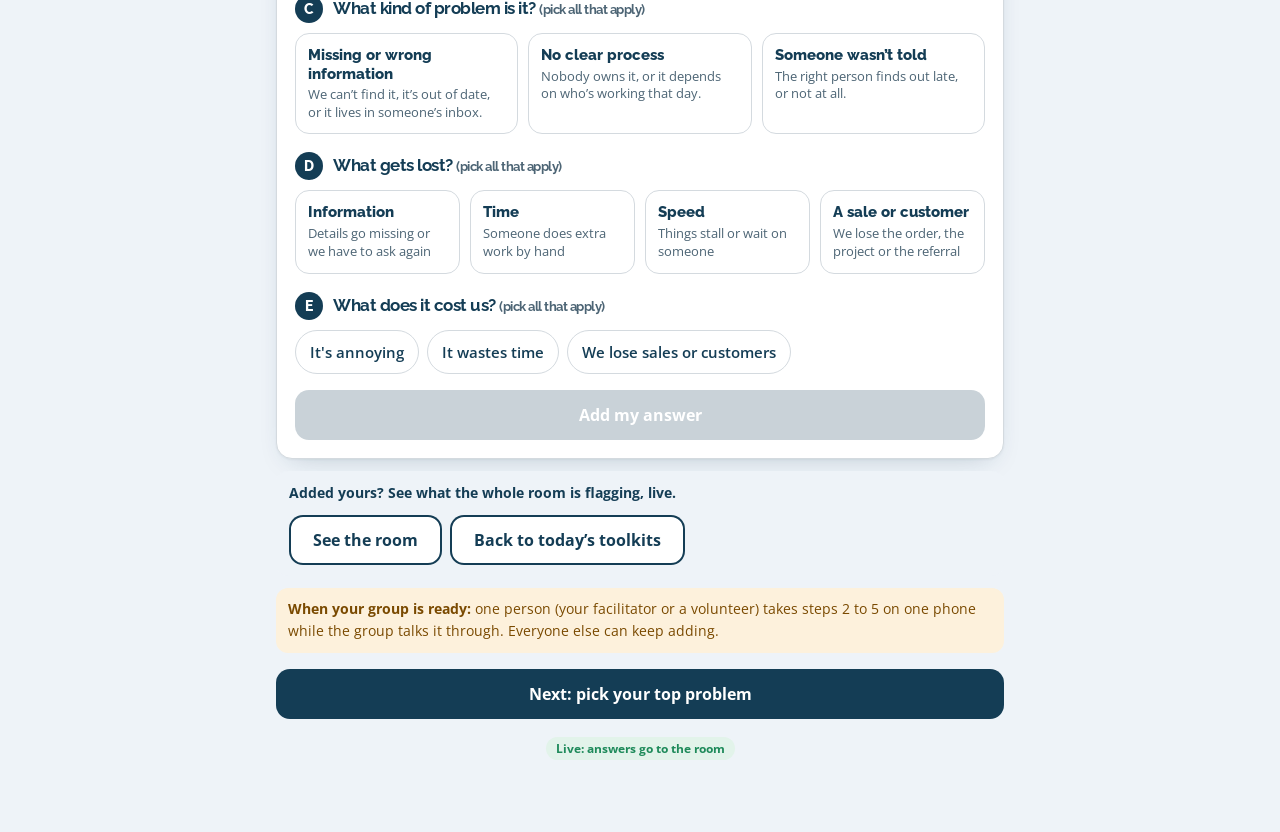
==== commit 18d287bf: "Final pre-session pass: round-two reset, stale vote copy, polish Found by an independent audit plus " ====
--- a/curran/breakout.html
+++ b/curran/breakout.html
@@ -44,7 +44,7 @@
   .sorter { display:grid; gap:8px; margin-top:10px; }
   .srow { background:var(--sky); border-radius:12px; padding:10px 12px; }
   .srow .t { font-weight:700; font-size:14.5px; }
-  .srow .chips { margin-top:6px; } .srow .chip { min-height:40px; padding:6px 12px; font-size:14px; }
+  .srow .chips { margin-top:6px; } .srow .chip { min-height:44px; padding:6px 12px; font-size:14px; }
   .prop { background:var(--navy); color:#fff; border-radius:18px; padding:20px; margin-top:16px; box-shadow:var(--shadow); }
   .prop h2 { color:#fff; font-size:22px; }
   .prop .sec { border-top:1px solid rgba(255,255,255,.16); padding:12px 0 2px; margin-top:12px; }
@@ -104,7 +104,7 @@
         <li><span class="eg">&ldquo;A designer asks for three swatches. The request sits in the shared inbox over the weekend because nobody owns it.&rdquo;</span></li>
         <li><span class="eg">&ldquo;Sales promises a rush install date, but operations only finds out when the order lands, so we have to call the customer back.&rdquo;</span></li>
       </ul></div>
-      <div class="step" style="margin-top:16px"><span class="n">1</span><h3>Identify the moment that creates friction &mdash; for you, or for your customer</h3></div>
+      <div class="step" style="margin-top:16px"><span class="n">A</span><h3>Identify the moment that creates friction &mdash; for you, or for your customer</h3></div>
       <p class="small" style="margin-top:2px">In your own words &mdash; one moment, a sentence or two.</p>
       <div class="egbox">
         <div class="k">A few examples</div>
@@ -118,13 +118,13 @@
       <label class="sr" for="what">Describe the friction</label>
       <textarea id="what" maxlength="240" placeholder="What happens, and what goes wrong?"></textarea>
       <div class="count"><span id="wc">0</span>/240</div>
-      <div class="step" style="margin-top:20px"><span class="n">2</span><h3>Where does it happen? <span class="small">(pick all that apply)</span></h3></div>
+      <div class="step" style="margin-top:20px"><span class="n">B</span><h3>Where does it happen? <span class="small">(pick all that apply)</span></h3></div>
       <div class="tiles t3" id="where"></div>
-      <div class="step" style="margin-top:18px"><span class="n">3</span><h3>What kind of problem is it? <span class="small">(pick all that apply)</span></h3></div>
+      <div class="step" style="margin-top:18px"><span class="n">C</span><h3>What kind of problem is it? <span class="small">(pick all that apply)</span></h3></div>
       <div class="tiles t3" id="bucket"></div>
-      <div class="step" style="margin-top:18px"><span class="n">4</span><h3>What gets lost? <span class="small">(pick all that apply)</span></h3></div>
+      <div class="step" style="margin-top:18px"><span class="n">D</span><h3>What gets lost? <span class="small">(pick all that apply)</span></h3></div>
       <div class="tiles t4" id="lost"></div>
-      <div class="step" style="margin-top:18px"><span class="n">5</span><h3>What does it cost us? <span class="small">(pick all that apply)</span></h3></div>
+      <div class="step" style="margin-top:18px"><span class="n">E</span><h3>What does it cost us? <span class="small">(pick all that apply)</span></h3></div>
       <div class="chips" id="hurt"><button class="chip" data-v="1">It's annoying</button><button class="chip" data-v="2">It wastes time</button><button class="chip" data-v="3">We lose sales or customers</button></div>
       <div class="row"><button class="btn block" id="go1" type="submit" disabled>Add my answer</button></div>
     </form>
@@ -161,7 +161,7 @@
     <div class="card">
       <div class="eyebrow">Step 3 · Design the flow</div>
       <h2>Design the flow</h2>
-      <div class="howto"><div class="k">How to do this step</div><p>Describe the flow as a recipe in four parts: <b>when</b> it starts, <b>what happens automatically</b>, <b>who is in charge</b>, and <b>how you'd know it worked</b>. Just tap the options that fit &mdash; you're not writing software.</p>
+      <div class="howto"><div class="k">How to do this step</div><p>Describe the flow as a recipe in four parts: <b>when</b> it starts, <b>what should be automated</b>, <b>who is in charge</b>, and <b>how you'd know it worked</b>. Just tap the options that fit &mdash; you're not writing software.</p>
       <ul>
         <li><span class="eg">When a swatch request comes in &rarr; it's assigned to a named rep and they get a reminder &rarr; Sales is in charge &rarr; we'd know it worked because no request sits unanswered.</span></li>
       </ul></div>
@@ -170,9 +170,9 @@
       <div class="step" style="margin-top:14px"><span class="n">1</span><h3>When does the problem start?</h3></div>
       <p class="small" style="margin-top:2px">In your own words — what kicks it off?</p>
       <input type="text" id="trigtext" maxlength="160" placeholder="e.g. a designer emails asking for three swatches">
-      <div class="step" style="margin-top:18px"><span class="n">2</span><h3>What should happen automatically? <span class="small">(pick all that apply)</span></h3></div>
+      <div class="step" style="margin-top:18px"><span class="n">2</span><h3>What should be automated? <span class="small">(pick all that apply)</span></h3></div>
       <div class="chips" id="act"></div>
-      <label class="f" for="actother">Something else it should do? <span class="small">(optional — in your own words)</span></label>
+      <label class="f" for="actother">Something else that should be automated? <span class="small">(optional — in your own words)</span></label>
       <input type="text" id="actother" maxlength="140" placeholder="e.g. flag the order for the install team">
       <div class="step" style="margin-top:18px"><span class="n">3</span><h3>Which team is in charge of it? <span class="small">(pick all that apply)</span></h3></div>
       <div class="chips" id="own"></div>
@@ -191,14 +191,14 @@
     <div class="card">
       <div class="eyebrow">Step 4 · Human or robot</div>
       <h2>Who does each part?</h2>
-      <div class="howto"><div class="k">How to do this step</div><p>Go through each part of your fix and decide who should do it: a <b>person</b>, a <b>system</b>, or both. The rule of thumb: if it's typing, copying, chasing or reminding, a system should do it. If it needs judgement or a relationship, a person should.</p>
+      <div class="howto"><div class="k">How to do this step</div><p>Go through each part of your fix and decide who should do it: a <b>person</b> or a <b>system</b>. It is one or the other — pick whichever should own it. The rule of thumb: if it's typing, copying, chasing or reminding, a system should do it. If it needs judgement or a relationship, a person should.</p>
       <ul>
         <li><span class="eg">System: logging the request, assigning it, sending the &ldquo;we got it&rdquo; reply, reminding the rep on day three.</span></li>
         <li><span class="eg">Person: calling the designer to talk through the project and what will actually work in their space.</span></li>
       </ul></div>
-      <p class="small" style="margin-top:4px">For each part of your fix, tap who should do it.<br><b>Robot</b>: the system does it on its own. <b>Human</b>: a person needs to do it. <b>Both</b>: the system does the legwork, a person makes the call.</p>
+      <p class="small" style="margin-top:4px">For each part of your fix, tap who should do it.<br><b>Robot</b>: the system does it on its own. <b>Human</b>: a person needs to do it.</p>
       <div class="sorter" id="sorter"></div>
-      <div class="step" style="margin-top:18px"><span class="n">?</span><h3>About how much time could this save the team each week?</h3></div>
+      <div class="step" style="margin-top:18px"><span class="n">2</span><h3>About how much time could this save the team each week?</h3></div>
       <label class="sr" for="mins">Time back per week</label>
       <input type="range" id="mins" min="0" max="1200" step="30" value="120"><div class="range-ends"><span>None</span><output id="minsOut" for="mins">2 hrs / week</output><span>20 hrs</span></div>
       <label class="f" for="instead">What would people do with that time?</label>
@@ -222,7 +222,7 @@
       <div class="prop" id="prop" aria-live="polite"></div>
       <div class="row"><button class="btn block" id="go5" type="button" disabled>Share our proposal with the room</button></div>
       <p class="small" style="margin-top:10px">When it's time to share, present it in three parts: <b>here's the problem</b>, <b>here's our fix</b>, <b>here's how it would work</b>.</p>
-      <div class="seeroom"><span>Shared it? If you have time, go again &mdash; take a <b>between teams</b> or <b>inside one team</b> problem through the same five steps.</span><button class="btn navy" type="button" id="another">Submit another answer</button></div>
+      <div class="seeroom"><span>Shared it? If you have time, go again &mdash; take a <b>between teams</b> or <b>inside one team</b> problem through the same five steps.</span><span style="display:flex;gap:8px;flex-wrap:wrap"><button class="btn navy" type="button" id="another">Submit another answer</button><a class="btn ghost" href="wall.html?view=proposals" target="_blank" rel="noopener">See the room</a></span></div>
     </div>
     <div class="card" id="planCard">
       <div class="eyebrow">Your step-by-step plan</div>
@@ -416,7 +416,7 @@
   function renderSorter() {
     var p = parts(), el = $('sorter');
     if (!p.length) { el.innerHTML = '<p class="small">Your fix doesn’t have any automatic steps yet, so there’s nothing to sort.</p>'; return; }
-    el.innerHTML = p.map(function (x) { var cur = S.sort[x.id] || x.d; S.sort[x.id] = cur; return '<div class="srow"><div class="t">' + BL.esc(x.t) + '</div><div class="chips" data-part="' + x.id + '">' + ['robot', 'both', 'human'].map(function (c) { return '<button class="chip" type="button" data-c="' + c + '" aria-pressed="' + (cur === c) + '">' + c.charAt(0).toUpperCase() + c.slice(1) + '</button>'; }).join('') + '</div></div>'; }).join('');
+    el.innerHTML = p.map(function (x) { var cur = S.sort[x.id] || x.d; if (cur === 'both') cur = 'robot'; S.sort[x.id] = cur; return '<div class="srow"><div class="t">' + BL.esc(x.t) + '</div><div class="chips" data-part="' + x.id + '">' + ['robot', 'human'].map(function (c) { return '<button class="chip" type="button" data-c="' + c + '" aria-pressed="' + (cur === c) + '">' + c.charAt(0).toUpperCase() + c.slice(1) + '</button>'; }).join('') + '</div></div>'; }).join('');
     save();
   }
   $('sorter').addEventListener('click', function (e) {
@@ -448,8 +448,9 @@
       '<div class="sec"><div class="k">How it would work</div><ul>' + v.sorts.map(function (s) { return '<li>' + BL.esc(s.t) + ' · <b>' + s.c + '</b></li>'; }).join('') + '</ul></div>' +
       '<div class="sec"><div class="k">Why it matters</div><p><b>We’ll know it works when:</b> ' + E(v.measText) + '</p><p><b>Time back:</b> about ' + fmt(v.minutes).toLowerCase() + (v.instead ? ', for ' + BL.esc(v.instead) : '') + '</p></div>' +
       (ph.length ? '<div class="sec"><div class="k">Already on the plan</div>' + ph.map(function (p) { return '<span class="tagp">' + BL.esc(p.name) + '</span>'; }).join('') + '</div>' : '');
-    $('go5').disabled = !(v.problem && v.trig.length && v.act.length && v.owner && v.meas.length);
-    if (S.shared) { $('go5').textContent = 'Shared. Update and share again'; }
+    /* Step 3's trigger is free text now, and the action/measure each accept a custom entry, so gate on the rendered values. */
+    $('go5').disabled = !(v.problem && v.trigText && v.actText.length && v.owner && v.measText);
+    $('go5').textContent = S.shared ? 'Shared. Update and share again' : 'Share our proposal with the room';
     renderPlan();
   }
   $('go5').addEventListener('click', function () {
@@ -468,7 +469,11 @@
   /* A group with time left can take a second problem all the way through and share that too. */
   $('another').addEventListener('click', function () {
     if (!S.shared) { BL.toast('Share this one first'); return; }
-    S.propId = ''; S.shared = false; S.problem = ''; S.fix = null; S.sort = {}; S.mins = null; S.instead = ''; S.title = '';
+    S.propId = ''; S.shared = false;
+    /* Repaint every field too, or round two starts on a screen still showing round one's
+       answers with the share button stuck on "Shared" and disabled. */
+    applyDraft({ problem: '', fix: null, sort: {}, mins: 120, instead: '', title: '' });
+    $('go5').textContent = 'Share our proposal with the room';
     save();
     BL.toast('Round two. Pick another problem \u2014 try a handoff or an internal one.');
     go(2);
